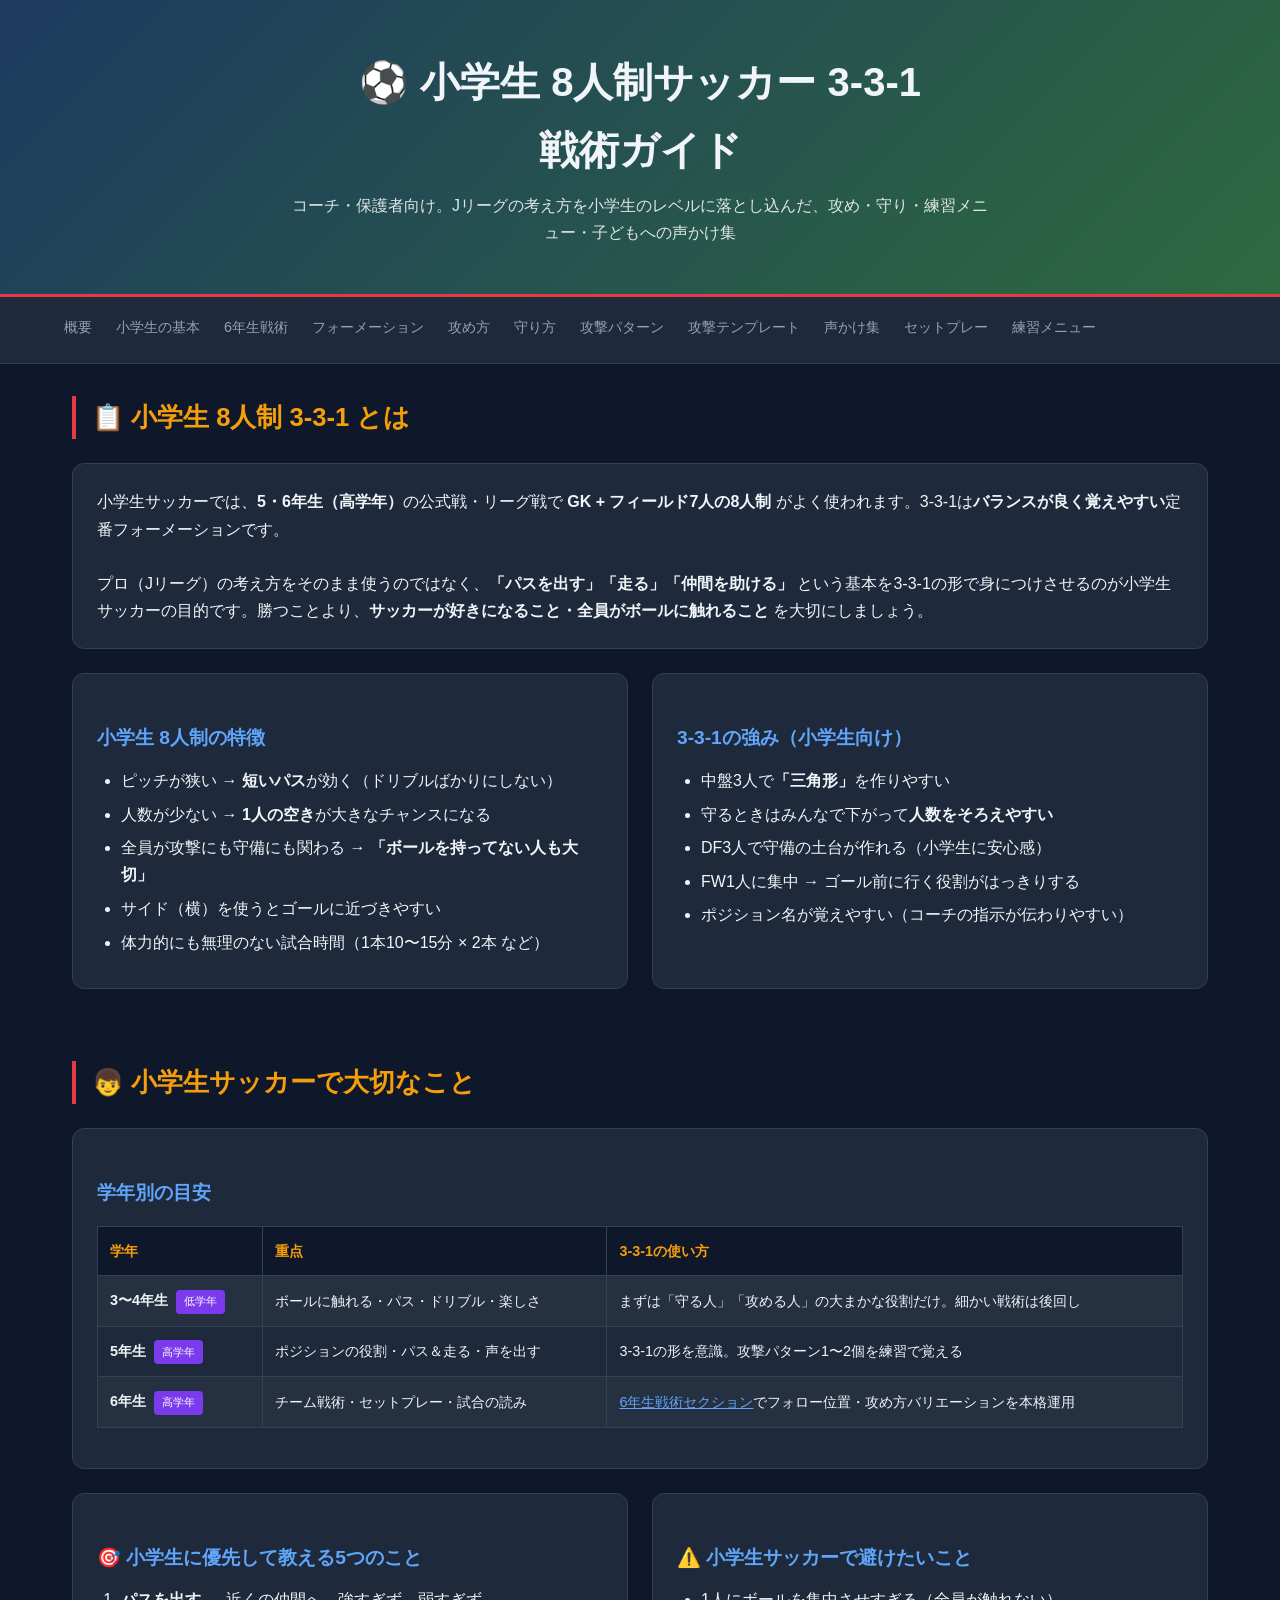
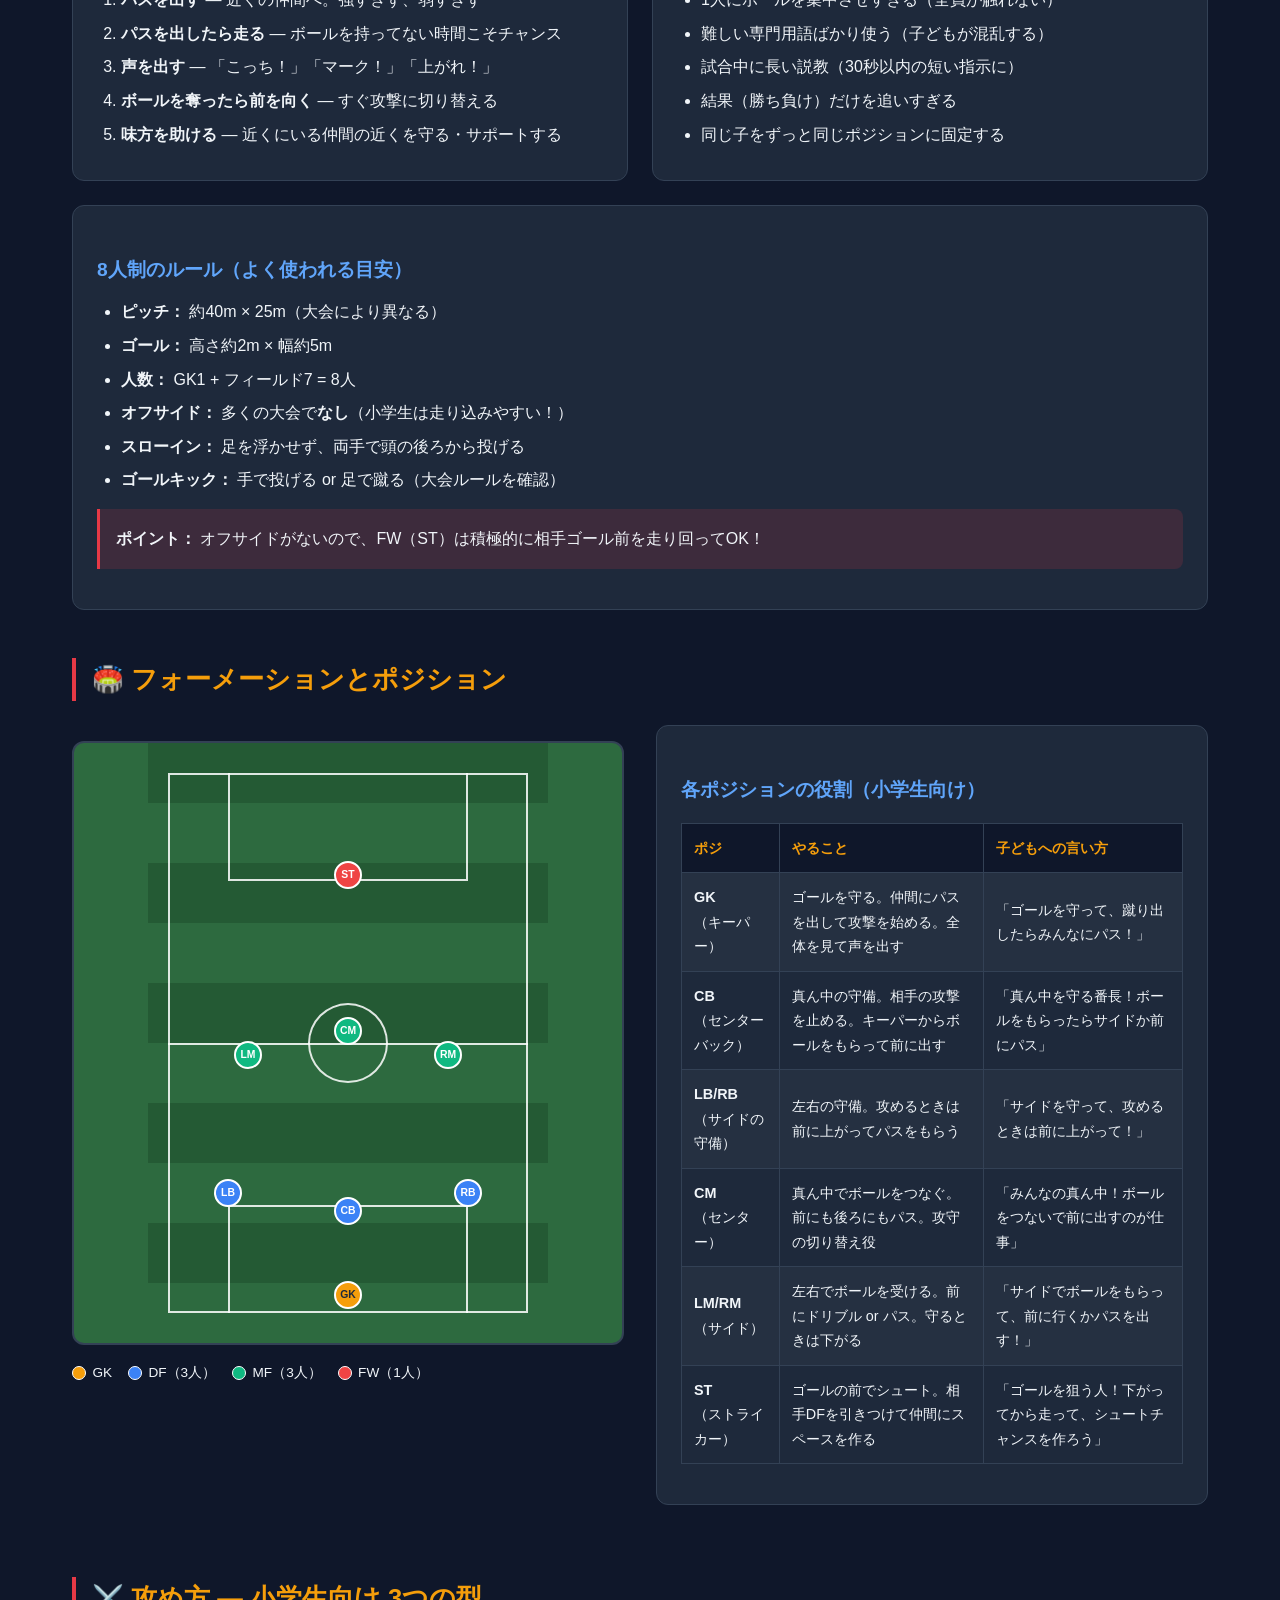
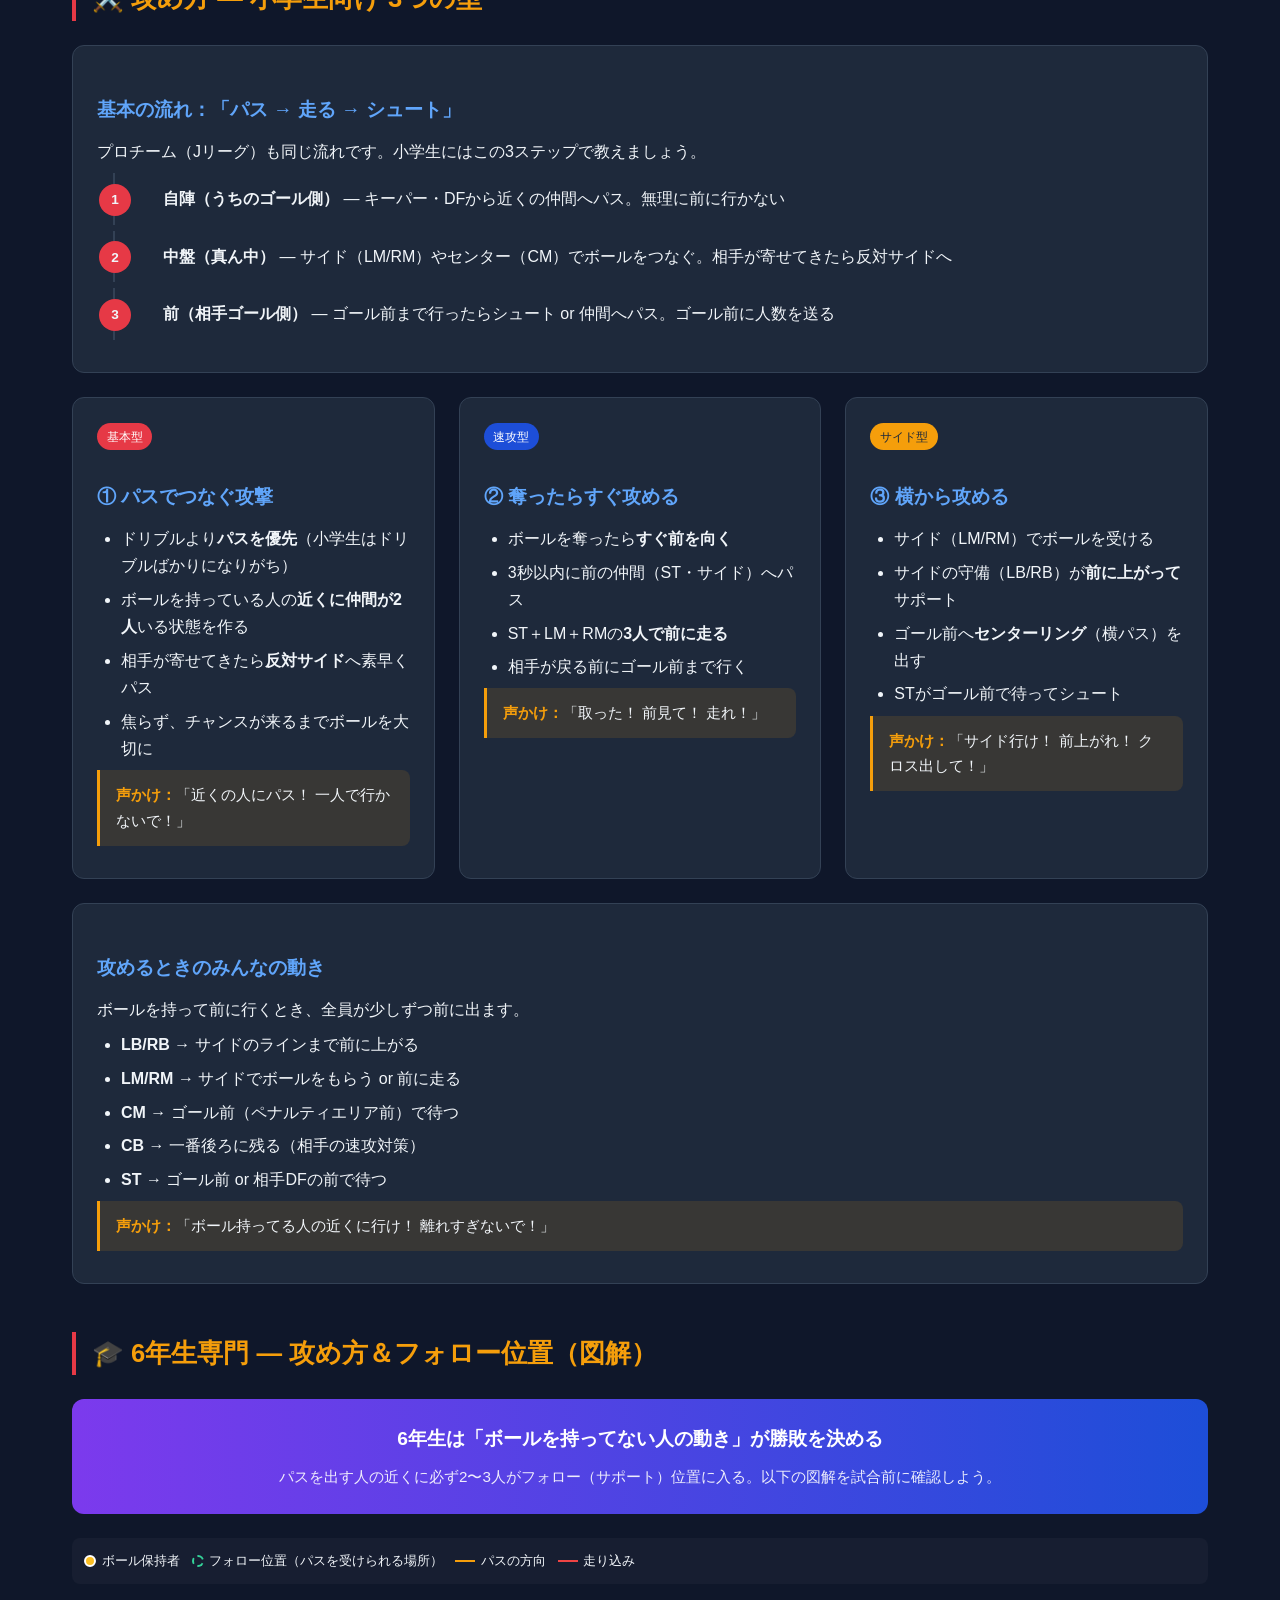
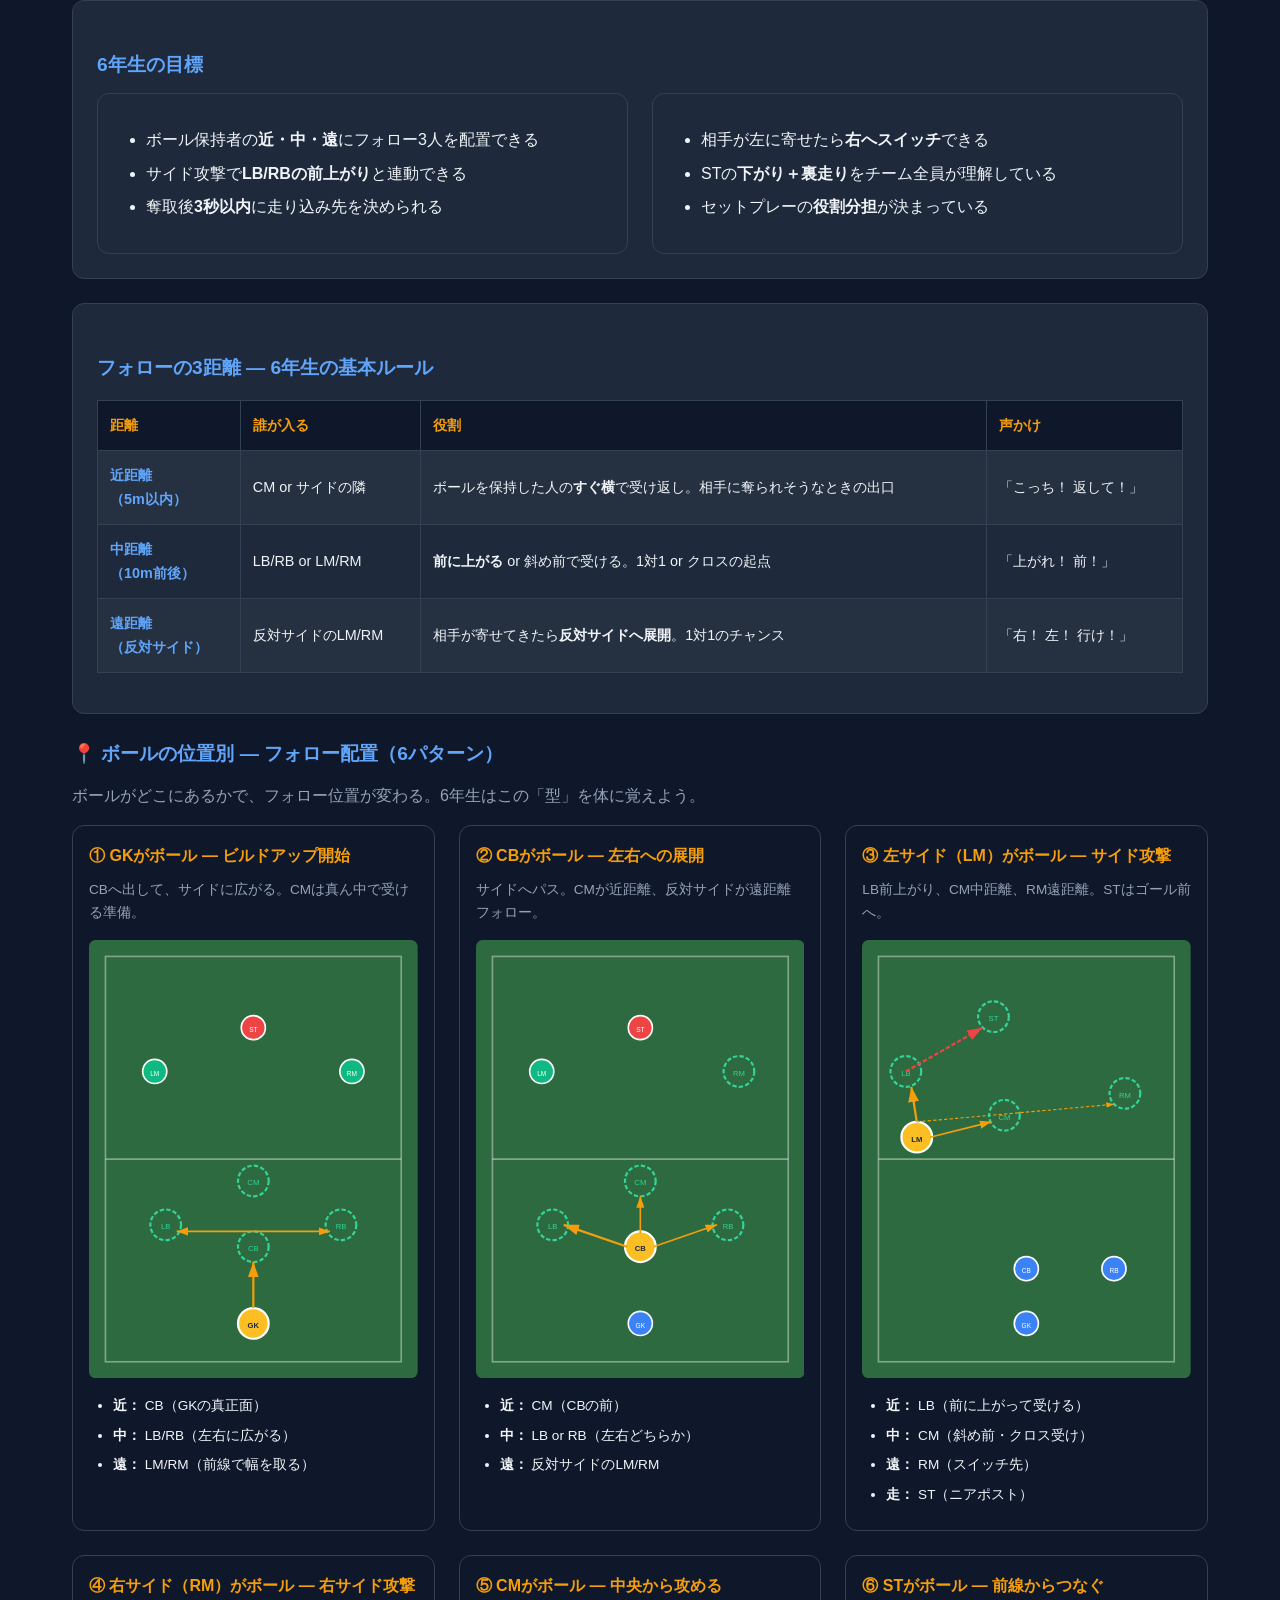
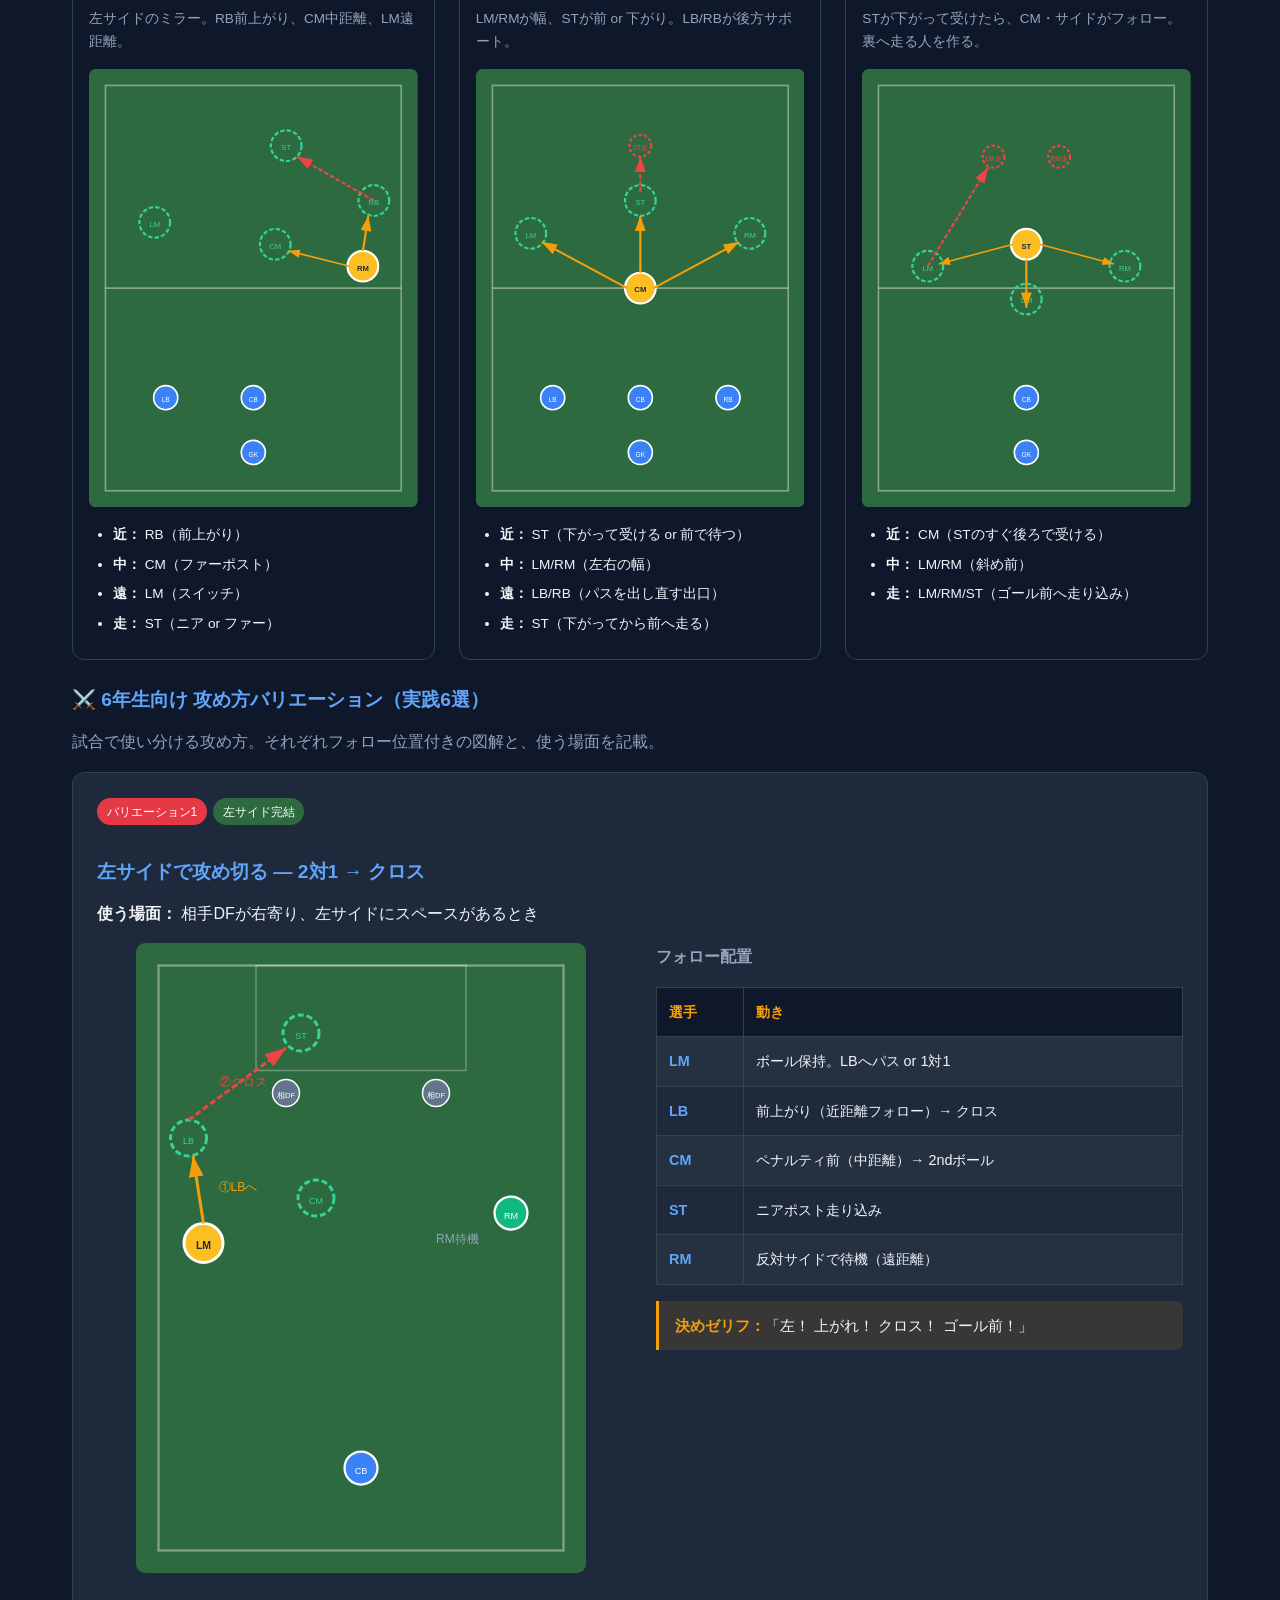
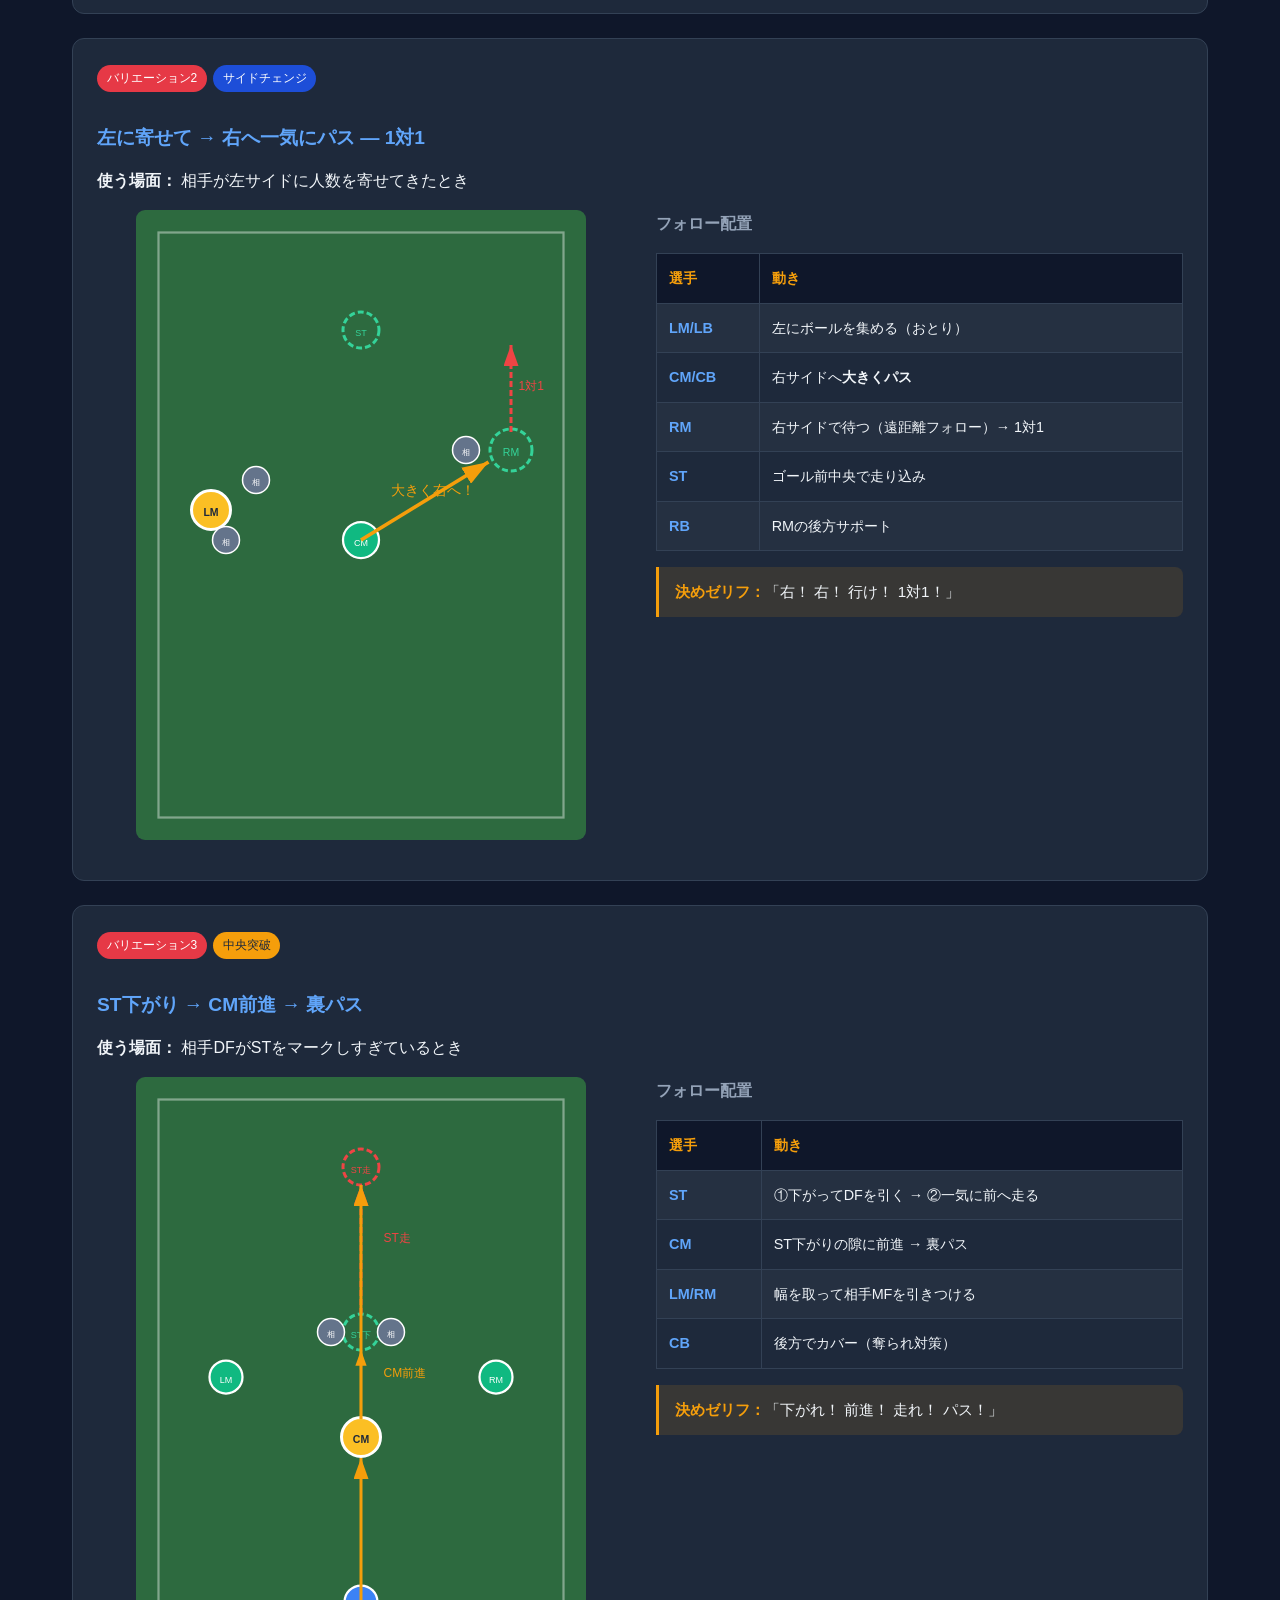
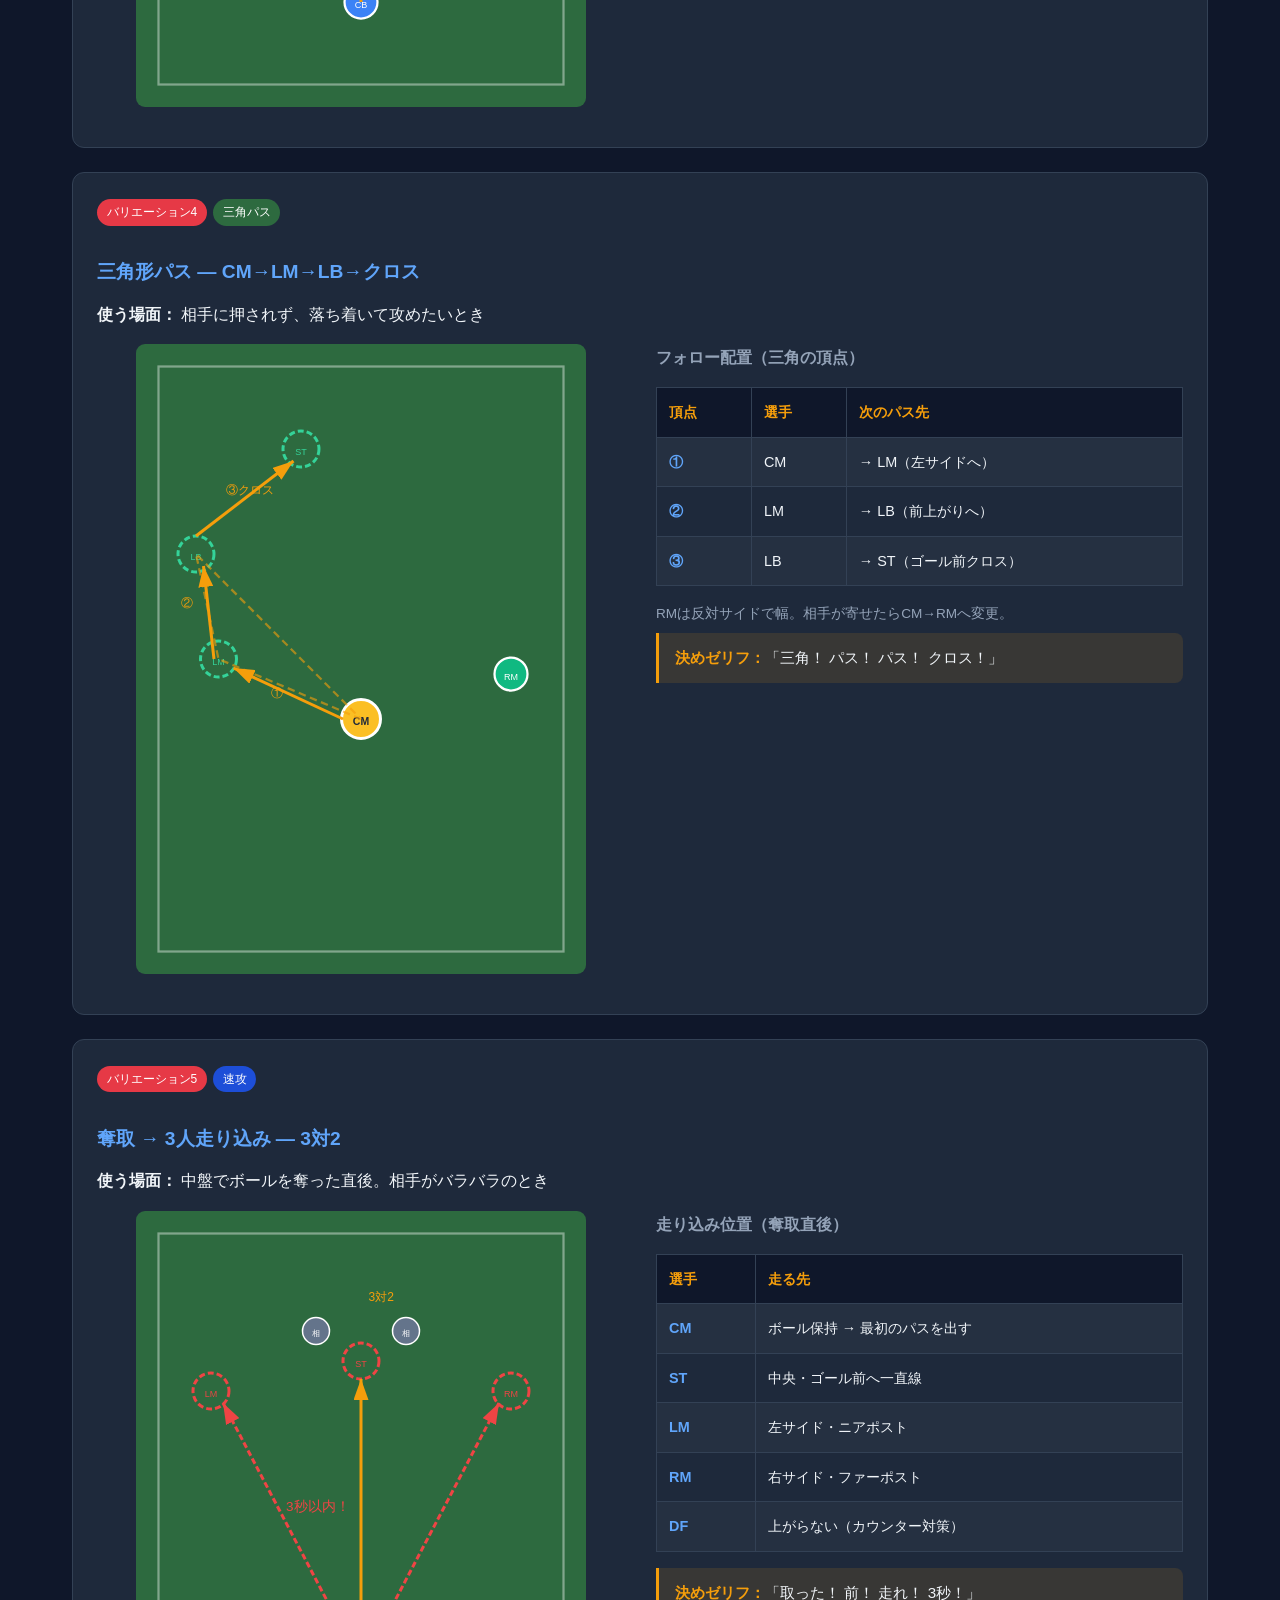
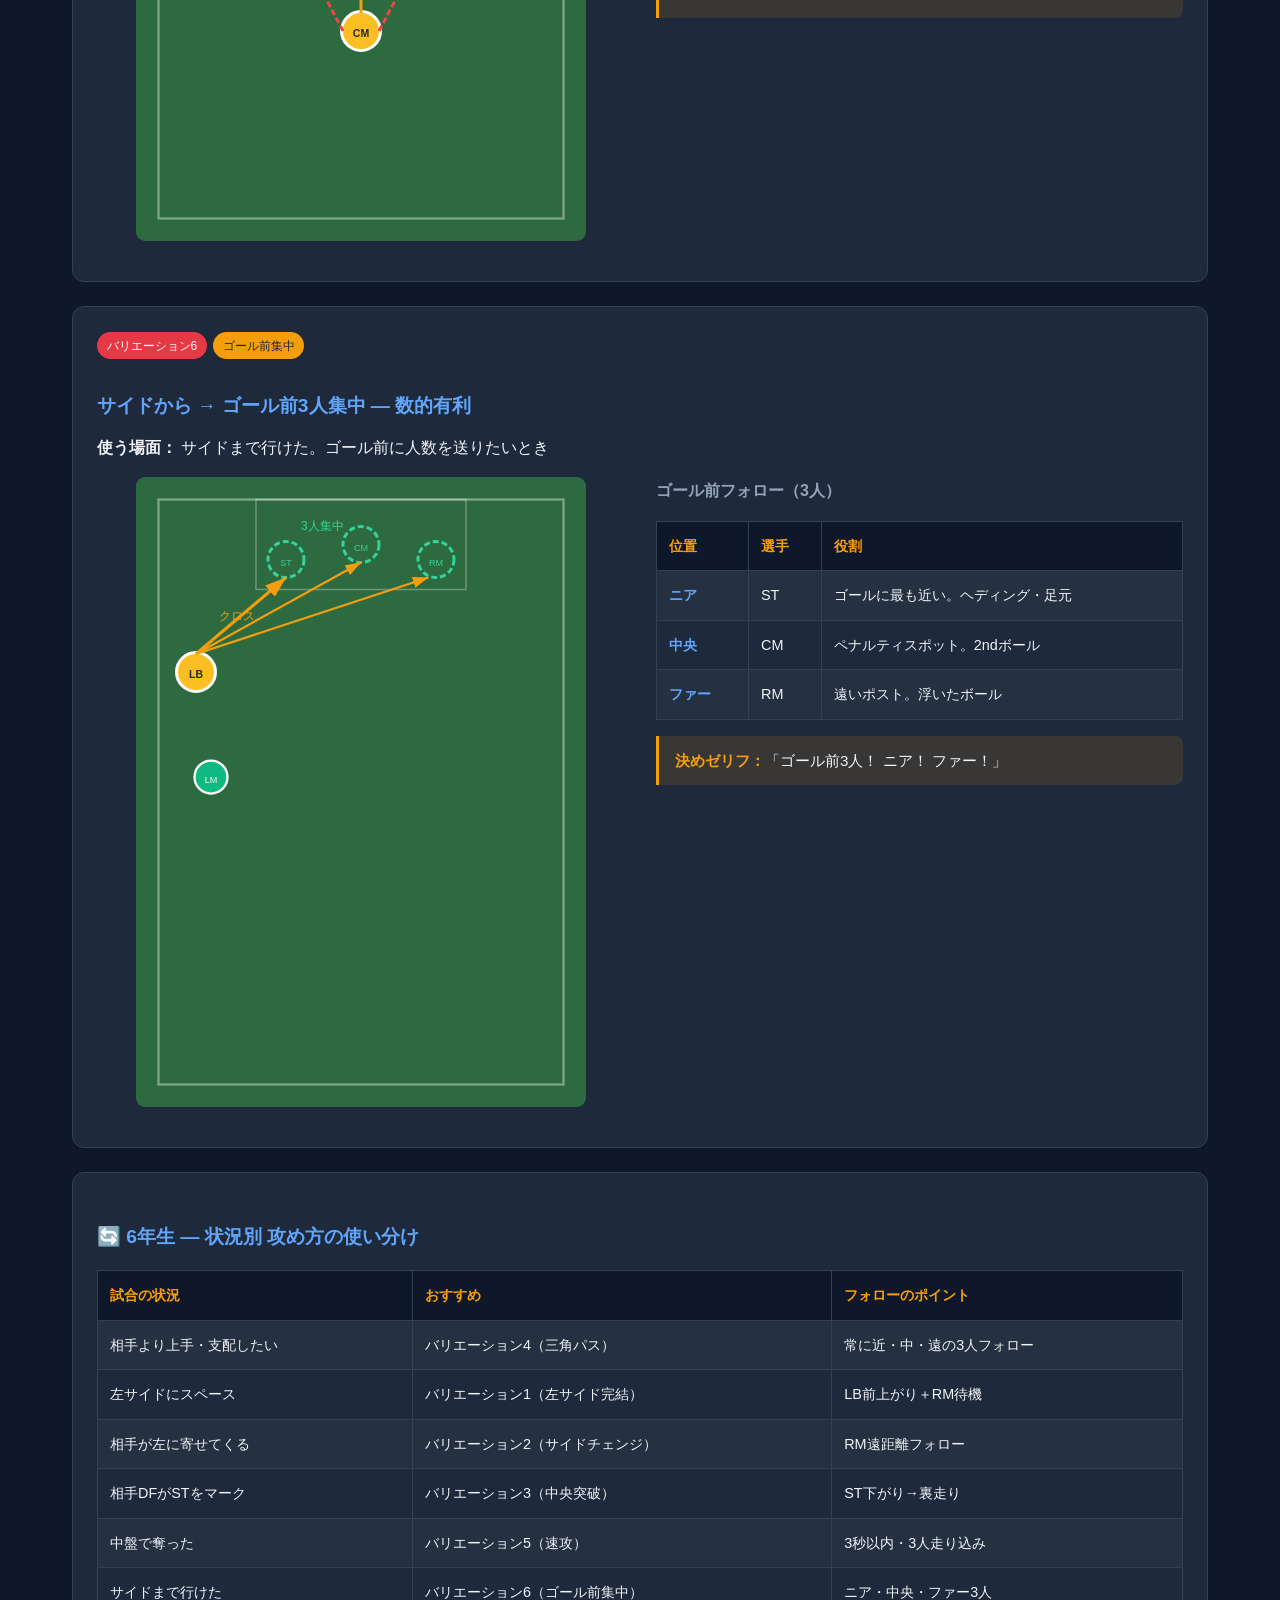
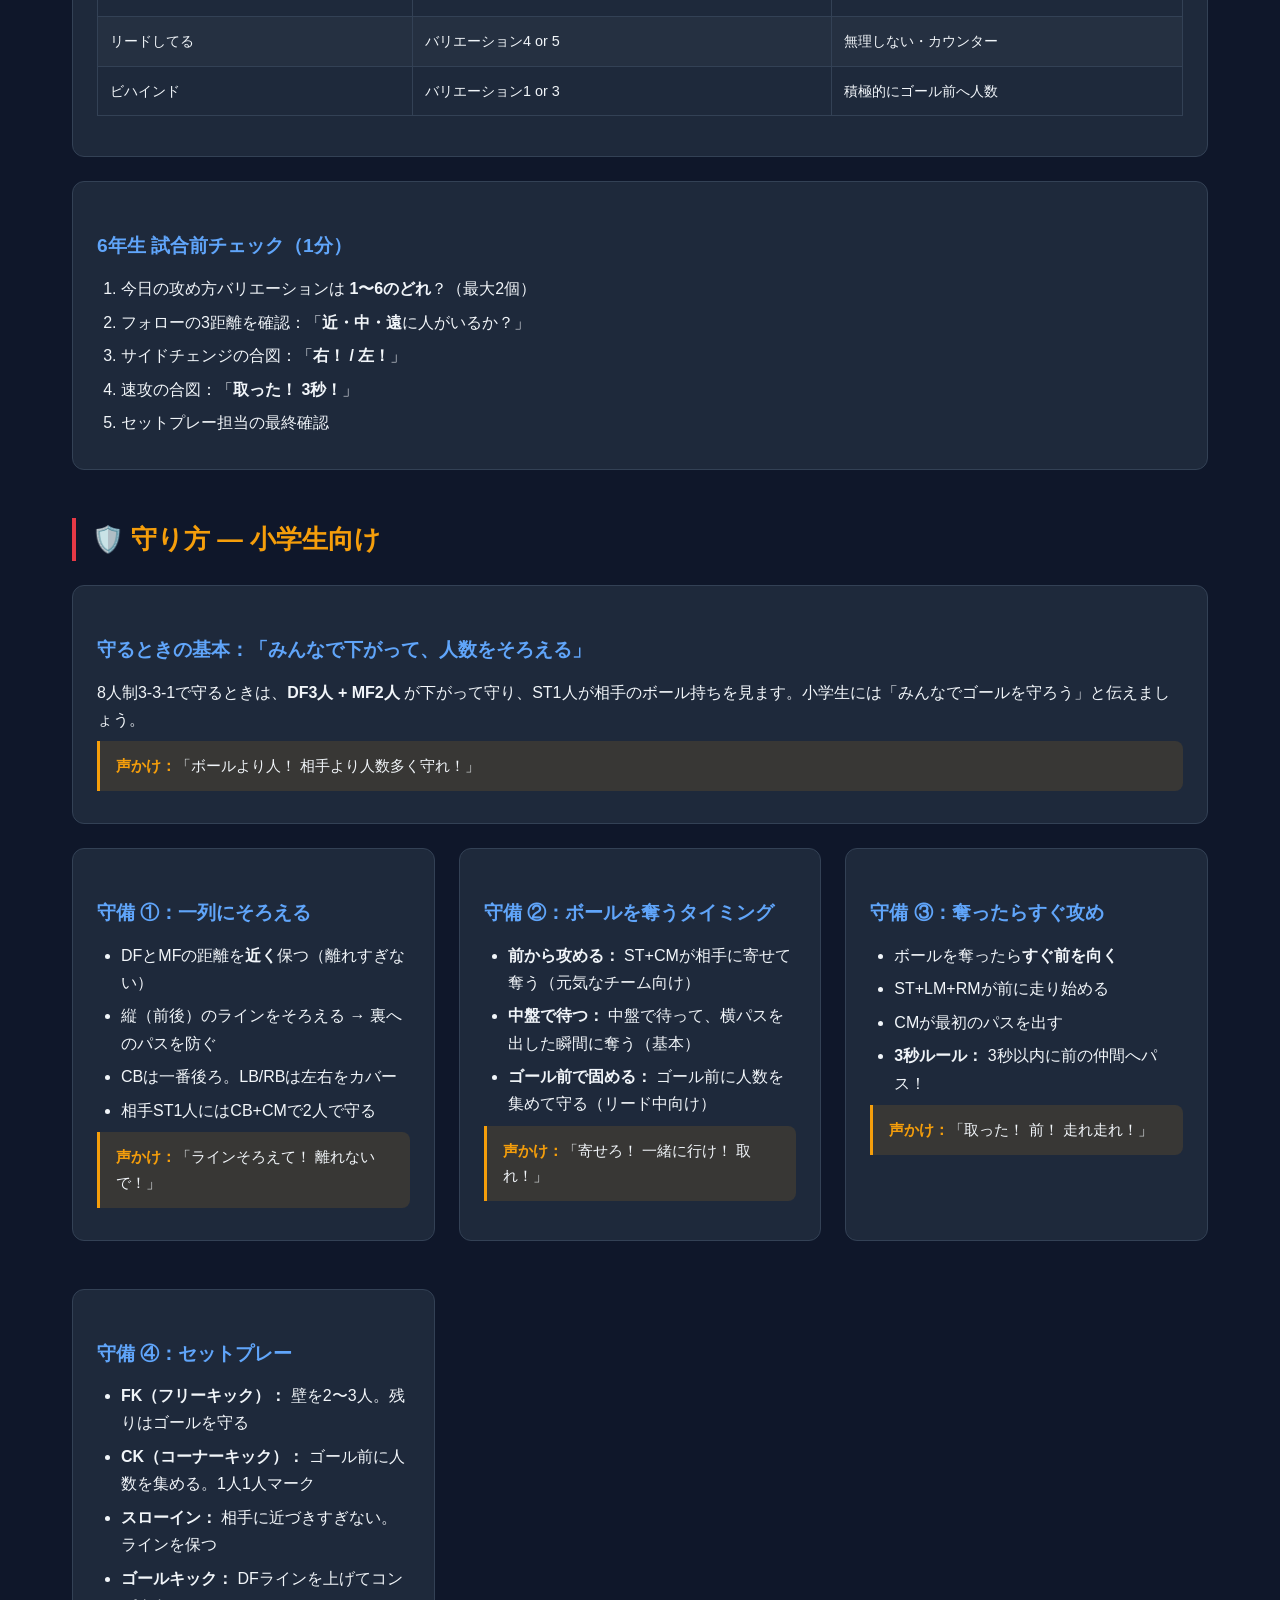
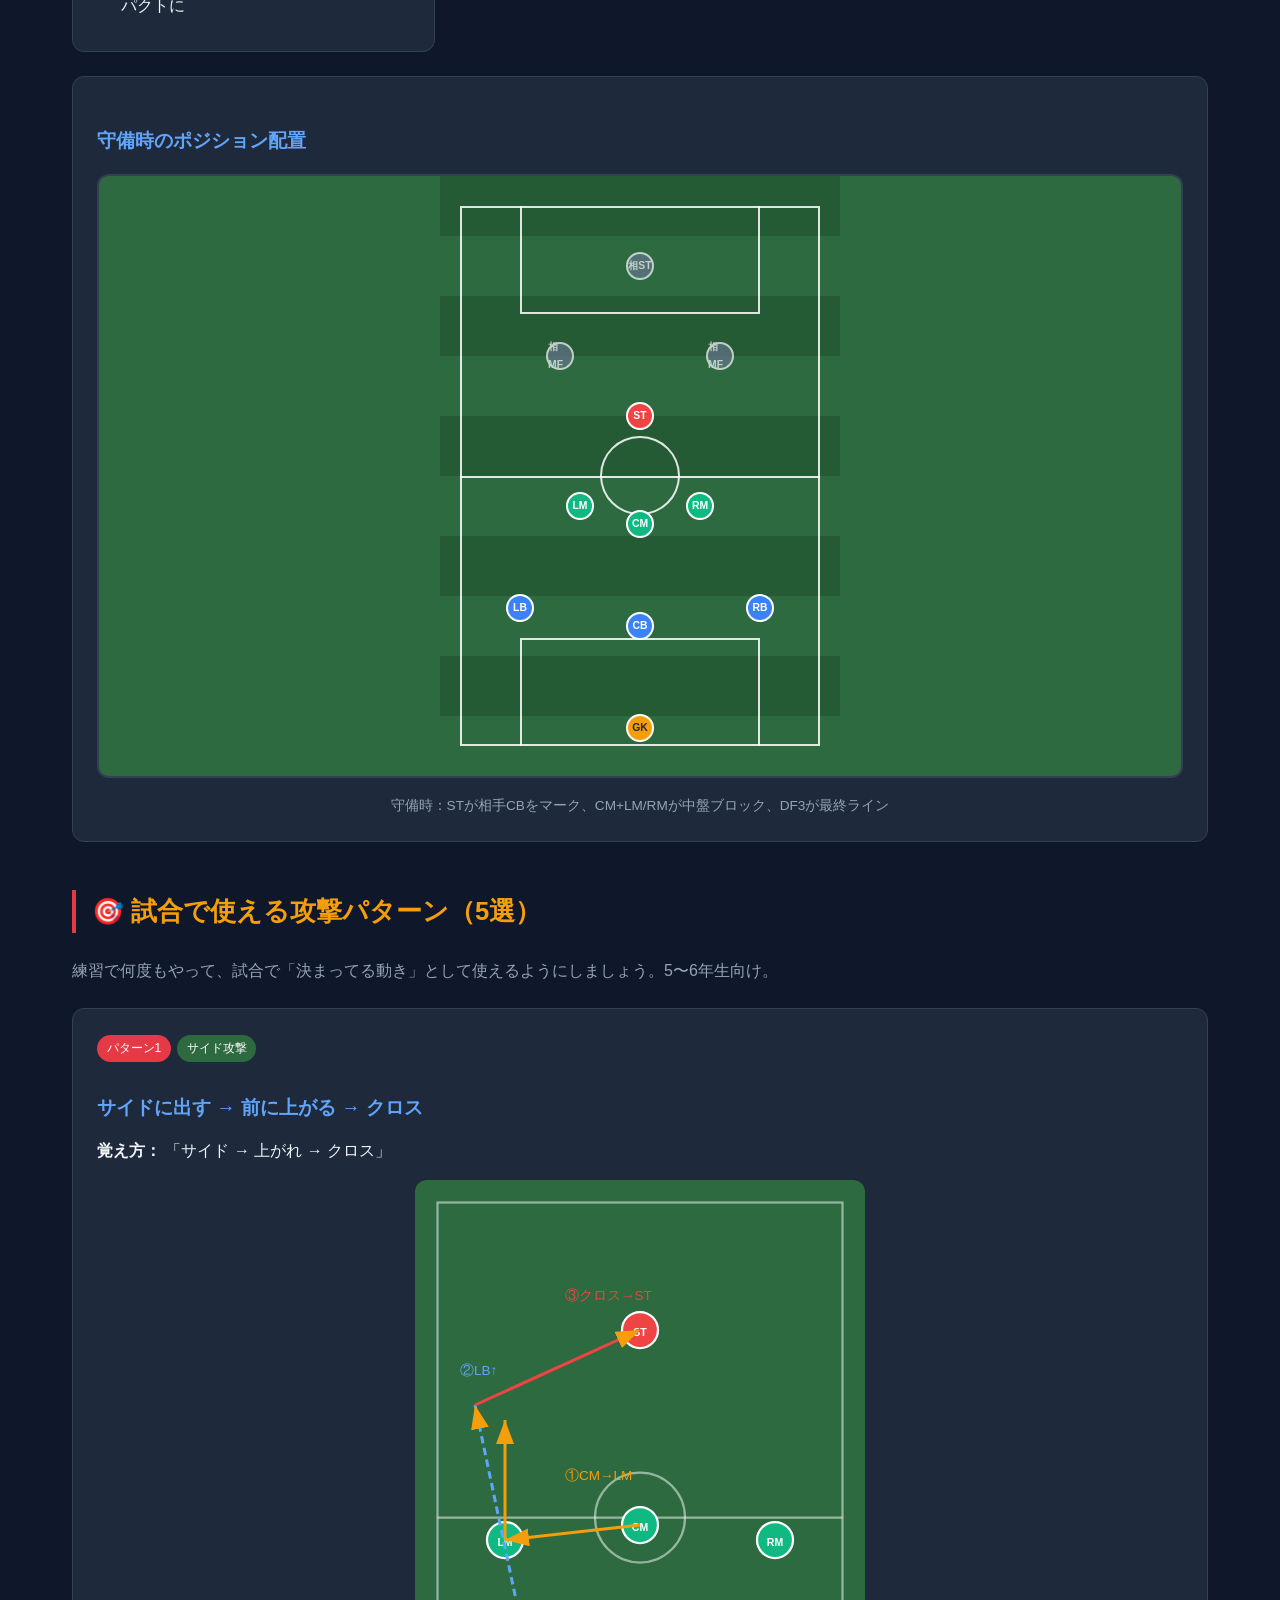
==== index.html @ 908e82e3 "Add index.html for easy browser access to tactics guide Co-authored-by: hyouka46 <hyouka46@users.nor" ====
<!DOCTYPE html>
<html lang="ja">
<head>
  <meta charset="UTF-8">
  <meta http-equiv="refresh" content="0; url=soccer-8v8-331-tactics.html">
  <title>サッカー戦術ガイド</title>
</head>
<body>
  <p><a href="soccer-8v8-331-tactics.html">小学生 8人制サッカー 3-3-1 戦術ガイドを開く</a></p>
</body>
</html>
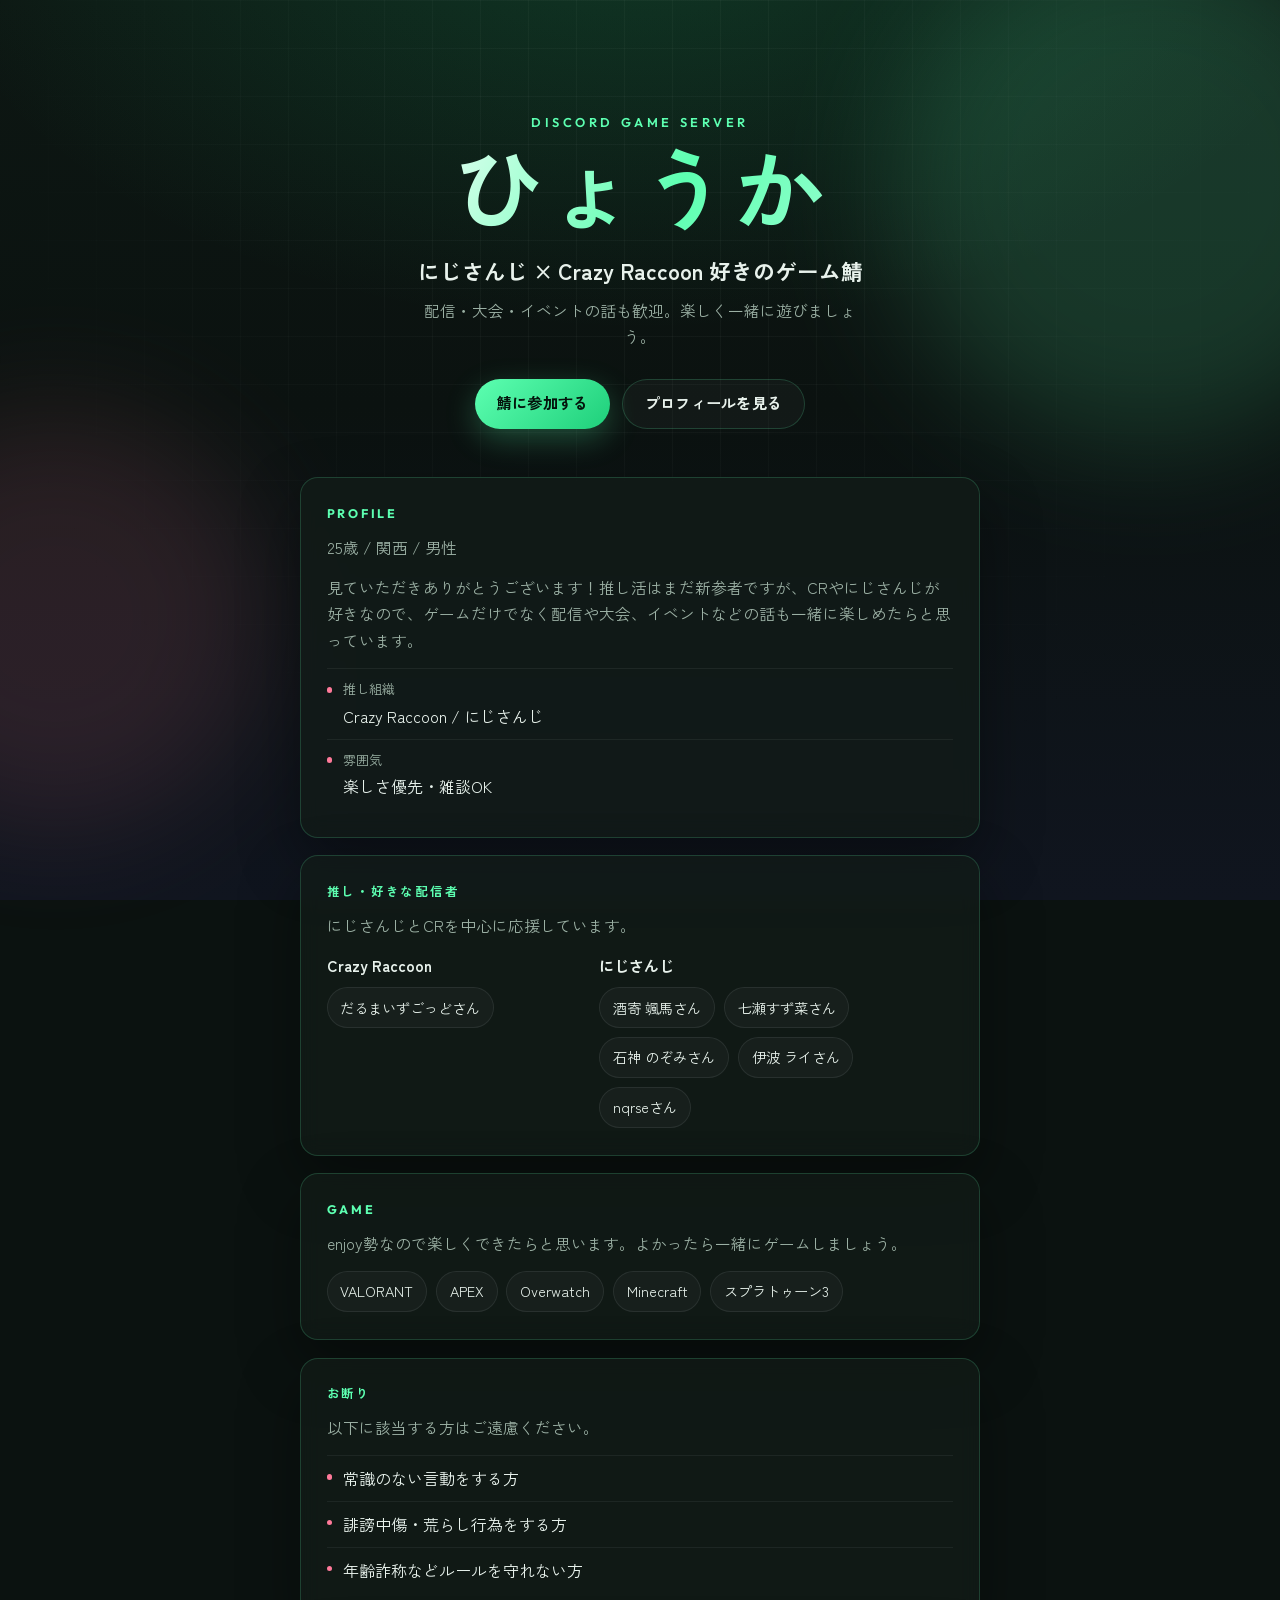
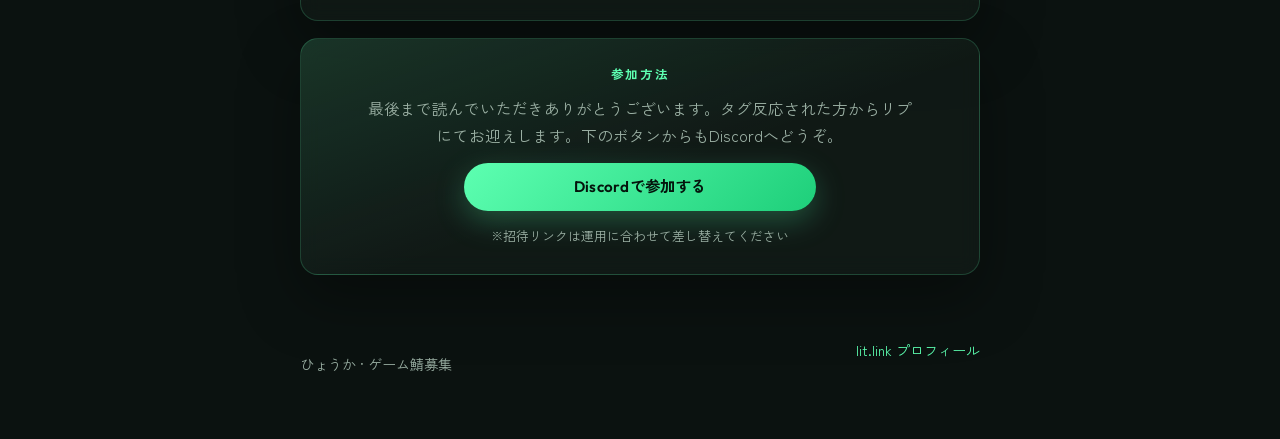
==== commit 3b778abb: "Add Nijisanji x CR Discord game server recruitment page Co-authored-by: hyouka46 <hyouka46@users.nor" ====
--- a/index.html
+++ b/index.html
@@ -1,11 +1,112 @@
 <!DOCTYPE html>
 <html lang="ja">
 <head>
-  <meta charset="UTF-8">
-  <meta http-equiv="refresh" content="0; url=soccer-8v8-331-tactics.html">
-  <title>サッカー戦術ガイド</title>
+  <meta charset="UTF-8" />
+  <meta name="viewport" content="width=device-width, initial-scale=1.0" />
+  <title>ひょうか｜ゲーム鯖募集｜にじさんじ × CR</title>
+  <meta name="description" content="にじさんじとCrazy Raccoon好きが集うDiscordゲーム鯖の募集ページ。VALORANT・APEX・OW・マインクラフト・スプラ3など一緒に遊びましょう。" />
+  <link rel="preconnect" href="https://fonts.googleapis.com" />
+  <link rel="preconnect" href="https://fonts.gstatic.com" crossorigin />
+  <link href="https://fonts.googleapis.com/css2?family=Outfit:wght@400;600;700&family=Zen+Kaku+Gothic+New:wght@400;500;700&display=swap" rel="stylesheet" />
+  <link rel="stylesheet" href="css/style.css" />
 </head>
 <body>
-  <p><a href="soccer-8v8-331-tactics.html">小学生 8人制サッカー 3-3-1 戦術ガイドを開く</a></p>
+  <div class="atmosphere" aria-hidden="true">
+    <div class="orb orb--mint"></div>
+    <div class="orb orb--rose"></div>
+    <div class="grid-glow"></div>
+  </div>
+
+  <header class="hero">
+    <p class="hero__kicker">Discord Game Server</p>
+    <h1 class="hero__brand">ひょうか</h1>
+    <p class="hero__lead">にじさんじ × Crazy Raccoon 好きのゲーム鯖</p>
+    <p class="hero__sub">配信・大会・イベントの話も歓迎。楽しく一緒に遊びましょう。</p>
+    <div class="hero__cta">
+      <a class="btn btn--primary" href="#join">鯖に参加する</a>
+      <a class="btn btn--ghost" href="#profile">プロフィールを見る</a>
+    </div>
+  </header>
+
+  <main>
+    <section id="profile" class="section section--profile">
+      <h2 class="section__title">PROFILE</h2>
+      <p class="section__text">25歳 / 関西 / 男性</p>
+      <p class="section__text">見ていただきありがとうございます！推し活はまだ新参者ですが、CRやにじさんじが好きなので、ゲームだけでなく配信や大会、イベントなどの話も一緒に楽しめたらと思っています。</p>
+      <ul class="meta-list">
+        <li><span>推し組織</span>Crazy Raccoon / にじさんじ</li>
+        <li><span>雰囲気</span>楽しさ優先・雑談OK</li>
+      </ul>
+    </section>
+
+    <section class="section">
+      <h2 class="section__title">推し・好きな配信者</h2>
+      <p class="section__text">にじさんじとCRを中心に応援しています。</p>
+      <div class="tag-board">
+        <div class="tag-group">
+          <h3 class="tag-group__label">Crazy Raccoon</h3>
+          <ul class="tag-list">
+            <li>だるまいずごっどさん</li>
+          </ul>
+        </div>
+        <div class="tag-group">
+          <h3 class="tag-group__label">にじさんじ</h3>
+          <ul class="tag-list">
+            <li>酒寄 颯馬さん</li>
+            <li>七瀬すず菜さん</li>
+            <li>石神 のぞみさん</li>
+            <li>伊波 ライさん</li>
+            <li>nqrseさん</li>
+          </ul>
+        </div>
+      </div>
+    </section>
+
+    <section class="section">
+      <h2 class="section__title">GAME</h2>
+      <p class="section__text">enjoy勢なので楽しくできたらと思います。よかったら一緒にゲームしましょう。</p>
+      <ul class="game-list">
+        <li>VALORANT</li>
+        <li>APEX</li>
+        <li>Overwatch</li>
+        <li>Minecraft</li>
+        <li>スプラトゥーン3</li>
+      </ul>
+    </section>
+
+    <section class="section section--rules">
+      <h2 class="section__title">お断り</h2>
+      <p class="section__text">以下に該当する方はご遠慮ください。</p>
+      <ul class="rule-list">
+        <li>常識のない言動をする方</li>
+        <li>誹謗中傷・荒らし行為をする方</li>
+        <li>年齢詐称などルールを守れない方</li>
+      </ul>
+    </section>
+
+    <section id="join" class="section section--join">
+      <h2 class="section__title">参加方法</h2>
+      <p class="section__text">最後まで読んでいただきありがとうございます。タグ反応された方からリプにてお迎えします。下のボタンからもDiscordへどうぞ。</p>
+      <a class="btn btn--primary btn--wide" href="https://discord.gg/" target="_blank" rel="noopener noreferrer">Discordで参加する</a>
+      <p class="join-note">※招待リンクは運用に合わせて差し替えてください</p>
+    </section>
+  </main>
+
+  <footer class="footer">
+    <p>ひょうか · ゲーム鯖募集</p>
+    <a href="https://lit.link/hyouka_1146" target="_blank" rel="noopener noreferrer">lit.link プロフィール</a>
+  </footer>
+
+  <script>
+    const observer = new IntersectionObserver(
+      (entries) => {
+        entries.forEach((entry) => {
+          if (entry.isIntersecting) entry.target.classList.add("is-visible");
+        });
+      },
+      { threshold: 0.16 }
+    );
+    document.querySelectorAll(".section").forEach((el) => observer.observe(el));
+  </script>
 </body>
 </html>
--- a/css/style.css
+++ b/css/style.css
@@ -0,0 +1,383 @@
+:root {
+  --bg: #0b1210;
+  --bg-elevated: rgba(18, 28, 24, 0.72);
+  --text: #e8f2ec;
+  --muted: #9bb0a4;
+  --mint: #5dffb1;
+  --mint-deep: #1ecf7a;
+  --rose: #ff7a9a;
+  --line: rgba(93, 255, 177, 0.18);
+  --shadow: 0 24px 60px rgba(0, 0, 0, 0.35);
+  --font-display: "Outfit", "Zen Kaku Gothic New", sans-serif;
+  --font-body: "Zen Kaku Gothic New", "Outfit", sans-serif;
+  --radius: 18px;
+  --max: 720px;
+}
+
+*,
+*::before,
+*::after {
+  box-sizing: border-box;
+}
+
+html {
+  scroll-behavior: smooth;
+}
+
+body {
+  margin: 0;
+  min-height: 100vh;
+  color: var(--text);
+  font-family: var(--font-body);
+  background: var(--bg);
+  line-height: 1.7;
+  overflow-x: hidden;
+}
+
+a {
+  color: inherit;
+  text-decoration: none;
+}
+
+.atmosphere {
+  position: fixed;
+  inset: 0;
+  z-index: -1;
+  pointer-events: none;
+  background:
+    radial-gradient(1200px 700px at 50% -10%, rgba(30, 207, 122, 0.18), transparent 60%),
+    linear-gradient(180deg, #0d1713 0%, #0b1210 45%, #10151f 100%);
+}
+
+.orb {
+  position: absolute;
+  border-radius: 50%;
+  filter: blur(60px);
+  opacity: 0.55;
+  animation: drift 14s ease-in-out infinite alternate;
+}
+
+.orb--mint {
+  width: 42vw;
+  height: 42vw;
+  max-width: 520px;
+  max-height: 520px;
+  top: -8%;
+  right: -10%;
+  background: rgba(93, 255, 177, 0.28);
+}
+
+.orb--rose {
+  width: 36vw;
+  height: 36vw;
+  max-width: 420px;
+  max-height: 420px;
+  bottom: 8%;
+  left: -12%;
+  background: rgba(255, 122, 154, 0.22);
+  animation-delay: -4s;
+}
+
+.grid-glow {
+  position: absolute;
+  inset: 0;
+  background-image:
+    linear-gradient(rgba(232, 242, 236, 0.035) 1px, transparent 1px),
+    linear-gradient(90deg, rgba(232, 242, 236, 0.035) 1px, transparent 1px);
+  background-size: 48px 48px;
+  mask-image: radial-gradient(circle at 50% 20%, black 20%, transparent 72%);
+}
+
+.hero {
+  max-width: var(--max);
+  margin: 0 auto;
+  padding: clamp(4.5rem, 12vw, 7rem) 1.25rem 3rem;
+  text-align: center;
+  animation: rise 0.9s ease both;
+}
+
+.hero__kicker {
+  margin: 0 0 0.75rem;
+  font-family: var(--font-display);
+  font-size: 0.8rem;
+  font-weight: 600;
+  letter-spacing: 0.28em;
+  text-transform: uppercase;
+  color: var(--mint);
+}
+
+.hero__brand {
+  margin: 0;
+  font-family: var(--font-display);
+  font-size: clamp(3.4rem, 14vw, 5.6rem);
+  font-weight: 700;
+  letter-spacing: 0.04em;
+  line-height: 1;
+  background: linear-gradient(120deg, #ffffff 10%, var(--mint) 55%, #b8ffe0 100%);
+  -webkit-background-clip: text;
+  background-clip: text;
+  color: transparent;
+}
+
+.hero__lead {
+  margin: 1.1rem 0 0.5rem;
+  font-size: clamp(1.05rem, 3.4vw, 1.35rem);
+  font-weight: 700;
+}
+
+.hero__sub {
+  margin: 0 auto 1.75rem;
+  max-width: 28rem;
+  color: var(--muted);
+  font-size: 0.98rem;
+}
+
+.hero__cta {
+  display: flex;
+  flex-wrap: wrap;
+  gap: 0.75rem;
+  justify-content: center;
+}
+
+.btn {
+  display: inline-flex;
+  align-items: center;
+  justify-content: center;
+  min-height: 2.9rem;
+  padding: 0.7rem 1.35rem;
+  border-radius: 999px;
+  font-family: var(--font-display);
+  font-size: 0.95rem;
+  font-weight: 600;
+  letter-spacing: 0.02em;
+  transition: transform 0.25s ease, box-shadow 0.25s ease, background 0.25s ease, color 0.25s ease;
+}
+
+.btn--primary {
+  background: linear-gradient(135deg, var(--mint), var(--mint-deep));
+  color: #04140c;
+  box-shadow: 0 10px 30px rgba(93, 255, 177, 0.25);
+}
+
+.btn--primary:hover {
+  transform: translateY(-2px);
+  box-shadow: 0 16px 36px rgba(93, 255, 177, 0.35);
+}
+
+.btn--ghost {
+  border: 1px solid var(--line);
+  background: rgba(255, 255, 255, 0.03);
+  color: var(--text);
+}
+
+.btn--ghost:hover {
+  transform: translateY(-2px);
+  border-color: rgba(93, 255, 177, 0.45);
+}
+
+.btn--wide {
+  width: min(100%, 22rem);
+}
+
+main {
+  max-width: var(--max);
+  margin: 0 auto;
+  padding: 0 1.25rem 4rem;
+  display: grid;
+  gap: 1.1rem;
+}
+
+.section {
+  padding: 1.35rem 1.3rem 1.45rem;
+  border: 1px solid var(--line);
+  border-radius: var(--radius);
+  background: var(--bg-elevated);
+  backdrop-filter: blur(10px);
+  box-shadow: var(--shadow);
+  opacity: 0;
+  transform: translateY(18px);
+  transition: opacity 0.55s ease, transform 0.55s ease;
+}
+
+.section.is-visible {
+  opacity: 1;
+  transform: translateY(0);
+}
+
+.section__title {
+  margin: 0 0 0.65rem;
+  font-family: var(--font-display);
+  font-size: 0.78rem;
+  font-weight: 700;
+  letter-spacing: 0.22em;
+  text-transform: uppercase;
+  color: var(--mint);
+}
+
+.section__text {
+  margin: 0 0 0.85rem;
+  color: var(--muted);
+  font-size: 0.98rem;
+}
+
+.section__text:last-child {
+  margin-bottom: 0;
+}
+
+.meta-list,
+.rule-list,
+.game-list,
+.tag-list {
+  margin: 0;
+  padding: 0;
+  list-style: none;
+}
+
+.meta-list li,
+.rule-list li {
+  position: relative;
+  padding: 0.55rem 0 0.55rem 1rem;
+  border-top: 1px solid rgba(255, 255, 255, 0.06);
+  color: var(--text);
+}
+
+.meta-list li::before,
+.rule-list li::before {
+  content: "";
+  position: absolute;
+  left: 0;
+  top: 1.1rem;
+  width: 0.35rem;
+  height: 0.35rem;
+  border-radius: 50%;
+  background: var(--rose);
+}
+
+.meta-list span {
+  display: block;
+  margin-bottom: 0.15rem;
+  color: var(--muted);
+  font-size: 0.82rem;
+}
+
+.tag-board {
+  display: grid;
+  gap: 1rem;
+}
+
+.tag-group__label {
+  margin: 0 0 0.55rem;
+  font-size: 0.95rem;
+  font-weight: 700;
+  color: var(--text);
+}
+
+.tag-list,
+.game-list {
+  display: flex;
+  flex-wrap: wrap;
+  gap: 0.55rem;
+}
+
+.tag-list li,
+.game-list li {
+  padding: 0.45rem 0.8rem;
+  border: 1px solid rgba(255, 255, 255, 0.08);
+  border-radius: 999px;
+  background: rgba(255, 255, 255, 0.03);
+  font-size: 0.9rem;
+  transition: border-color 0.25s ease, transform 0.25s ease;
+}
+
+.tag-list li:hover,
+.game-list li:hover {
+  border-color: rgba(93, 255, 177, 0.45);
+  transform: translateY(-1px);
+}
+
+.section--join {
+  text-align: center;
+  background:
+    linear-gradient(160deg, rgba(93, 255, 177, 0.12), transparent 55%),
+    var(--bg-elevated);
+}
+
+.section--join .section__text {
+  max-width: 34rem;
+  margin-left: auto;
+  margin-right: auto;
+}
+
+.join-note {
+  margin: 0.85rem 0 0;
+  color: var(--muted);
+  font-size: 0.8rem;
+}
+
+.footer {
+  max-width: var(--max);
+  margin: 0 auto;
+  padding: 0 1.25rem 3rem;
+  display: flex;
+  flex-wrap: wrap;
+  gap: 0.75rem 1.25rem;
+  justify-content: space-between;
+  color: var(--muted);
+  font-size: 0.88rem;
+}
+
+.footer a {
+  color: var(--mint);
+  border-bottom: 1px solid transparent;
+  transition: border-color 0.2s ease;
+}
+
+.footer a:hover {
+  border-bottom-color: var(--mint);
+}
+
+@keyframes rise {
+  from {
+    opacity: 0;
+    transform: translateY(16px);
+  }
+  to {
+    opacity: 1;
+    transform: translateY(0);
+  }
+}
+
+@keyframes drift {
+  from {
+    transform: translate3d(0, 0, 0) scale(1);
+  }
+  to {
+    transform: translate3d(24px, -18px, 0) scale(1.08);
+  }
+}
+
+@media (min-width: 720px) {
+  .tag-board {
+    grid-template-columns: 1fr 1.4fr;
+    gap: 1.25rem;
+  }
+
+  .section {
+    padding: 1.55rem 1.6rem 1.7rem;
+  }
+}
+
+@media (prefers-reduced-motion: reduce) {
+  html {
+    scroll-behavior: auto;
+  }
+
+  .hero,
+  .orb,
+  .section {
+    animation: none !important;
+    transition: none !important;
+    opacity: 1;
+    transform: none;
+  }
+}
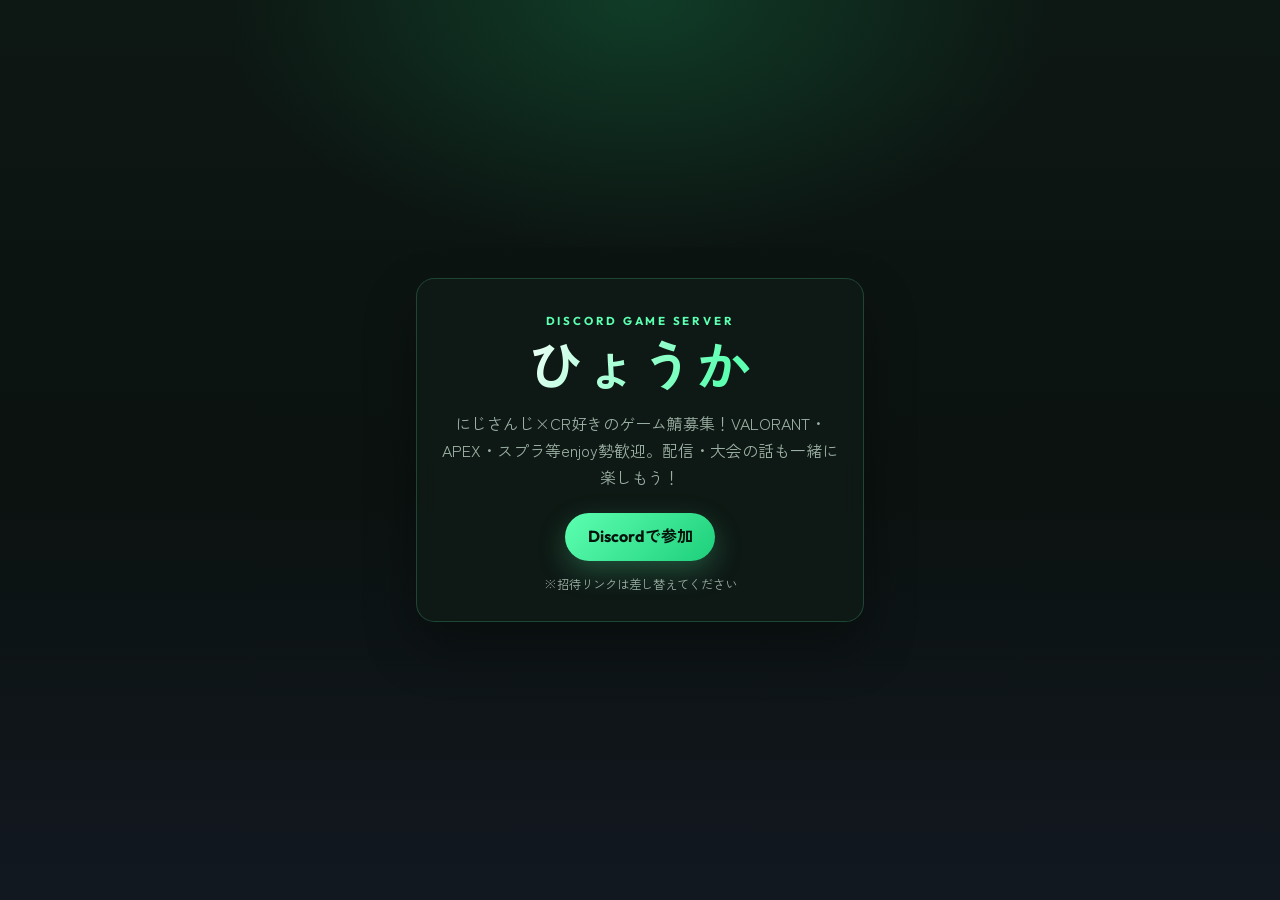
==== commit 78a48b39: "Simplify recruitment copy to about 100 characters Co-authored-by: hyouka46 <hyouka46@users.noreply.g" ====
--- a/index.html
+++ b/index.html
@@ -3,110 +3,19 @@
 <head>
   <meta charset="UTF-8" />
   <meta name="viewport" content="width=device-width, initial-scale=1.0" />
-  <title>ひょうか｜ゲーム鯖募集｜にじさんじ × CR</title>
-  <meta name="description" content="にじさんじとCrazy Raccoon好きが集うDiscordゲーム鯖の募集ページ。VALORANT・APEX・OW・マインクラフト・スプラ3など一緒に遊びましょう。" />
+  <title>ひょうか｜ゲーム鯖募集</title>
   <link rel="preconnect" href="https://fonts.googleapis.com" />
   <link rel="preconnect" href="https://fonts.gstatic.com" crossorigin />
-  <link href="https://fonts.googleapis.com/css2?family=Outfit:wght@400;600;700&family=Zen+Kaku+Gothic+New:wght@400;500;700&display=swap" rel="stylesheet" />
+  <link href="https://fonts.googleapis.com/css2?family=Outfit:wght@700&family=Zen+Kaku+Gothic+New:wght@400;700&display=swap" rel="stylesheet" />
   <link rel="stylesheet" href="css/style.css" />
 </head>
 <body>
-  <div class="atmosphere" aria-hidden="true">
-    <div class="orb orb--mint"></div>
-    <div class="orb orb--rose"></div>
-    <div class="grid-glow"></div>
-  </div>
-
-  <header class="hero">
-    <p class="hero__kicker">Discord Game Server</p>
-    <h1 class="hero__brand">ひょうか</h1>
-    <p class="hero__lead">にじさんじ × Crazy Raccoon 好きのゲーム鯖</p>
-    <p class="hero__sub">配信・大会・イベントの話も歓迎。楽しく一緒に遊びましょう。</p>
-    <div class="hero__cta">
-      <a class="btn btn--primary" href="#join">鯖に参加する</a>
-      <a class="btn btn--ghost" href="#profile">プロフィールを見る</a>
-    </div>
-  </header>
-
-  <main>
-    <section id="profile" class="section section--profile">
-      <h2 class="section__title">PROFILE</h2>
-      <p class="section__text">25歳 / 関西 / 男性</p>
-      <p class="section__text">見ていただきありがとうございます！推し活はまだ新参者ですが、CRやにじさんじが好きなので、ゲームだけでなく配信や大会、イベントなどの話も一緒に楽しめたらと思っています。</p>
-      <ul class="meta-list">
-        <li><span>推し組織</span>Crazy Raccoon / にじさんじ</li>
-        <li><span>雰囲気</span>楽しさ優先・雑談OK</li>
-      </ul>
-    </section>
-
-    <section class="section">
-      <h2 class="section__title">推し・好きな配信者</h2>
-      <p class="section__text">にじさんじとCRを中心に応援しています。</p>
-      <div class="tag-board">
-        <div class="tag-group">
-          <h3 class="tag-group__label">Crazy Raccoon</h3>
-          <ul class="tag-list">
-            <li>だるまいずごっどさん</li>
-          </ul>
-        </div>
-        <div class="tag-group">
-          <h3 class="tag-group__label">にじさんじ</h3>
-          <ul class="tag-list">
-            <li>酒寄 颯馬さん</li>
-            <li>七瀬すず菜さん</li>
-            <li>石神 のぞみさん</li>
-            <li>伊波 ライさん</li>
-            <li>nqrseさん</li>
-          </ul>
-        </div>
-      </div>
-    </section>
-
-    <section class="section">
-      <h2 class="section__title">GAME</h2>
-      <p class="section__text">enjoy勢なので楽しくできたらと思います。よかったら一緒にゲームしましょう。</p>
-      <ul class="game-list">
-        <li>VALORANT</li>
-        <li>APEX</li>
-        <li>Overwatch</li>
-        <li>Minecraft</li>
-        <li>スプラトゥーン3</li>
-      </ul>
-    </section>
-
-    <section class="section section--rules">
-      <h2 class="section__title">お断り</h2>
-      <p class="section__text">以下に該当する方はご遠慮ください。</p>
-      <ul class="rule-list">
-        <li>常識のない言動をする方</li>
-        <li>誹謗中傷・荒らし行為をする方</li>
-        <li>年齢詐称などルールを守れない方</li>
-      </ul>
-    </section>
-
-    <section id="join" class="section section--join">
-      <h2 class="section__title">参加方法</h2>
-      <p class="section__text">最後まで読んでいただきありがとうございます。タグ反応された方からリプにてお迎えします。下のボタンからもDiscordへどうぞ。</p>
-      <a class="btn btn--primary btn--wide" href="https://discord.gg/" target="_blank" rel="noopener noreferrer">Discordで参加する</a>
-      <p class="join-note">※招待リンクは運用に合わせて差し替えてください</p>
-    </section>
+  <main class="card">
+    <p class="kicker">Discord Game Server</p>
+    <h1>ひょうか</h1>
+    <p class="copy">にじさんじ×CR好きのゲーム鯖募集！VALORANT・APEX・スプラ等enjoy勢歓迎。配信・大会の話も一緒に楽しもう！</p>
+    <a class="btn" href="https://discord.gg/" target="_blank" rel="noopener noreferrer">Discordで参加</a>
+    <p class="note">※招待リンクは差し替えてください</p>
   </main>
-
-  <footer class="footer">
-    <p>ひょうか · ゲーム鯖募集</p>
-    <a href="https://lit.link/hyouka_1146" target="_blank" rel="noopener noreferrer">lit.link プロフィール</a>
-  </footer>
-
-  <script>
-    const observer = new IntersectionObserver(
-      (entries) => {
-        entries.forEach((entry) => {
-          if (entry.isIntersecting) entry.target.classList.add("is-visible");
-        });
-      },
-      { threshold: 0.16 }
-    );
-    document.querySelectorAll(".section").forEach((el) => observer.observe(el));
-  </script>
 </body>
 </html>
--- a/css/style.css
+++ b/css/style.css
@@ -1,383 +1,105 @@
 :root {
   --bg: #0b1210;
-  --bg-elevated: rgba(18, 28, 24, 0.72);
   --text: #e8f2ec;
   --muted: #9bb0a4;
   --mint: #5dffb1;
   --mint-deep: #1ecf7a;
-  --rose: #ff7a9a;
-  --line: rgba(93, 255, 177, 0.18);
-  --shadow: 0 24px 60px rgba(0, 0, 0, 0.35);
   --font-display: "Outfit", "Zen Kaku Gothic New", sans-serif;
-  --font-body: "Zen Kaku Gothic New", "Outfit", sans-serif;
-  --radius: 18px;
-  --max: 720px;
+  --font-body: "Zen Kaku Gothic New", sans-serif;
 }
 
-*,
-*::before,
-*::after {
+* {
   box-sizing: border-box;
-}
-
-html {
-  scroll-behavior: smooth;
 }
 
 body {
   margin: 0;
   min-height: 100vh;
+  display: grid;
+  place-items: center;
+  padding: 1.5rem;
   color: var(--text);
   font-family: var(--font-body);
-  background: var(--bg);
+  background:
+    radial-gradient(700px 420px at 50% 0%, rgba(30, 207, 122, 0.2), transparent 60%),
+    linear-gradient(180deg, #0d1713, #0b1210 55%, #121820);
   line-height: 1.7;
-  overflow-x: hidden;
 }
 
-a {
-  color: inherit;
-  text-decoration: none;
+.card {
+  width: min(100%, 28rem);
+  padding: 2rem 1.4rem 1.6rem;
+  text-align: center;
+  border: 1px solid rgba(93, 255, 177, 0.2);
+  border-radius: 1.15rem;
+  background: rgba(16, 26, 22, 0.78);
+  backdrop-filter: blur(10px);
+  box-shadow: 0 24px 50px rgba(0, 0, 0, 0.35);
+  animation: rise 0.7s ease both;
 }
 
-.atmosphere {
-  position: fixed;
-  inset: 0;
-  z-index: -1;
-  pointer-events: none;
-  background:
-    radial-gradient(1200px 700px at 50% -10%, rgba(30, 207, 122, 0.18), transparent 60%),
-    linear-gradient(180deg, #0d1713 0%, #0b1210 45%, #10151f 100%);
-}
-
-.orb {
-  position: absolute;
-  border-radius: 50%;
-  filter: blur(60px);
-  opacity: 0.55;
-  animation: drift 14s ease-in-out infinite alternate;
-}
-
-.orb--mint {
-  width: 42vw;
-  height: 42vw;
-  max-width: 520px;
-  max-height: 520px;
-  top: -8%;
-  right: -10%;
-  background: rgba(93, 255, 177, 0.28);
-}
-
-.orb--rose {
-  width: 36vw;
-  height: 36vw;
-  max-width: 420px;
-  max-height: 420px;
-  bottom: 8%;
-  left: -12%;
-  background: rgba(255, 122, 154, 0.22);
-  animation-delay: -4s;
-}
-
-.grid-glow {
-  position: absolute;
-  inset: 0;
-  background-image:
-    linear-gradient(rgba(232, 242, 236, 0.035) 1px, transparent 1px),
-    linear-gradient(90deg, rgba(232, 242, 236, 0.035) 1px, transparent 1px);
-  background-size: 48px 48px;
-  mask-image: radial-gradient(circle at 50% 20%, black 20%, transparent 72%);
-}
-
-.hero {
-  max-width: var(--max);
-  margin: 0 auto;
-  padding: clamp(4.5rem, 12vw, 7rem) 1.25rem 3rem;
-  text-align: center;
-  animation: rise 0.9s ease both;
-}
-
-.hero__kicker {
-  margin: 0 0 0.75rem;
+.kicker {
+  margin: 0 0 0.55rem;
   font-family: var(--font-display);
-  font-size: 0.8rem;
-  font-weight: 600;
-  letter-spacing: 0.28em;
+  font-size: 0.72rem;
+  font-weight: 700;
+  letter-spacing: 0.24em;
   text-transform: uppercase;
   color: var(--mint);
 }
 
-.hero__brand {
-  margin: 0;
+h1 {
+  margin: 0 0 1rem;
   font-family: var(--font-display);
-  font-size: clamp(3.4rem, 14vw, 5.6rem);
-  font-weight: 700;
+  font-size: clamp(2.6rem, 12vw, 3.4rem);
   letter-spacing: 0.04em;
   line-height: 1;
-  background: linear-gradient(120deg, #ffffff 10%, var(--mint) 55%, #b8ffe0 100%);
+  background: linear-gradient(120deg, #fff 15%, var(--mint) 70%);
   -webkit-background-clip: text;
   background-clip: text;
   color: transparent;
 }
 
-.hero__lead {
-  margin: 1.1rem 0 0.5rem;
-  font-size: clamp(1.05rem, 3.4vw, 1.35rem);
-  font-weight: 700;
-}
-
-.hero__sub {
-  margin: 0 auto 1.75rem;
-  max-width: 28rem;
+.copy {
+  margin: 0 0 1.35rem;
   color: var(--muted);
-  font-size: 0.98rem;
-}
-
-.hero__cta {
-  display: flex;
-  flex-wrap: wrap;
-  gap: 0.75rem;
-  justify-content: center;
+  font-size: 1rem;
 }
 
 .btn {
   display: inline-flex;
   align-items: center;
   justify-content: center;
-  min-height: 2.9rem;
-  padding: 0.7rem 1.35rem;
+  min-height: 2.8rem;
+  padding: 0.65rem 1.4rem;
   border-radius: 999px;
+  background: linear-gradient(135deg, var(--mint), var(--mint-deep));
+  color: #04140c;
   font-family: var(--font-display);
-  font-size: 0.95rem;
-  font-weight: 600;
-  letter-spacing: 0.02em;
-  transition: transform 0.25s ease, box-shadow 0.25s ease, background 0.25s ease, color 0.25s ease;
+  font-weight: 700;
+  text-decoration: none;
+  transition: transform 0.2s ease, box-shadow 0.2s ease;
+  box-shadow: 0 10px 28px rgba(93, 255, 177, 0.25);
 }
 
-.btn--primary {
-  background: linear-gradient(135deg, var(--mint), var(--mint-deep));
-  color: #04140c;
-  box-shadow: 0 10px 30px rgba(93, 255, 177, 0.25);
+.btn:hover {
+  transform: translateY(-2px);
+  box-shadow: 0 14px 32px rgba(93, 255, 177, 0.35);
 }
 
-.btn--primary:hover {
-  transform: translateY(-2px);
-  box-shadow: 0 16px 36px rgba(93, 255, 177, 0.35);
-}
-
-.btn--ghost {
-  border: 1px solid var(--line);
-  background: rgba(255, 255, 255, 0.03);
-  color: var(--text);
-}
-
-.btn--ghost:hover {
-  transform: translateY(-2px);
-  border-color: rgba(93, 255, 177, 0.45);
-}
-
-.btn--wide {
-  width: min(100%, 22rem);
-}
-
-main {
-  max-width: var(--max);
-  margin: 0 auto;
-  padding: 0 1.25rem 4rem;
-  display: grid;
-  gap: 1.1rem;
-}
-
-.section {
-  padding: 1.35rem 1.3rem 1.45rem;
-  border: 1px solid var(--line);
-  border-radius: var(--radius);
-  background: var(--bg-elevated);
-  backdrop-filter: blur(10px);
-  box-shadow: var(--shadow);
-  opacity: 0;
-  transform: translateY(18px);
-  transition: opacity 0.55s ease, transform 0.55s ease;
-}
-
-.section.is-visible {
-  opacity: 1;
-  transform: translateY(0);
-}
-
-.section__title {
-  margin: 0 0 0.65rem;
-  font-family: var(--font-display);
-  font-size: 0.78rem;
-  font-weight: 700;
-  letter-spacing: 0.22em;
-  text-transform: uppercase;
-  color: var(--mint);
-}
-
-.section__text {
-  margin: 0 0 0.85rem;
-  color: var(--muted);
-  font-size: 0.98rem;
-}
-
-.section__text:last-child {
-  margin-bottom: 0;
-}
-
-.meta-list,
-.rule-list,
-.game-list,
-.tag-list {
-  margin: 0;
-  padding: 0;
-  list-style: none;
-}
-
-.meta-list li,
-.rule-list li {
-  position: relative;
-  padding: 0.55rem 0 0.55rem 1rem;
-  border-top: 1px solid rgba(255, 255, 255, 0.06);
-  color: var(--text);
-}
-
-.meta-list li::before,
-.rule-list li::before {
-  content: "";
-  position: absolute;
-  left: 0;
-  top: 1.1rem;
-  width: 0.35rem;
-  height: 0.35rem;
-  border-radius: 50%;
-  background: var(--rose);
-}
-
-.meta-list span {
-  display: block;
-  margin-bottom: 0.15rem;
-  color: var(--muted);
-  font-size: 0.82rem;
-}
-
-.tag-board {
-  display: grid;
-  gap: 1rem;
-}
-
-.tag-group__label {
-  margin: 0 0 0.55rem;
-  font-size: 0.95rem;
-  font-weight: 700;
-  color: var(--text);
-}
-
-.tag-list,
-.game-list {
-  display: flex;
-  flex-wrap: wrap;
-  gap: 0.55rem;
-}
-
-.tag-list li,
-.game-list li {
-  padding: 0.45rem 0.8rem;
-  border: 1px solid rgba(255, 255, 255, 0.08);
-  border-radius: 999px;
-  background: rgba(255, 255, 255, 0.03);
-  font-size: 0.9rem;
-  transition: border-color 0.25s ease, transform 0.25s ease;
-}
-
-.tag-list li:hover,
-.game-list li:hover {
-  border-color: rgba(93, 255, 177, 0.45);
-  transform: translateY(-1px);
-}
-
-.section--join {
-  text-align: center;
-  background:
-    linear-gradient(160deg, rgba(93, 255, 177, 0.12), transparent 55%),
-    var(--bg-elevated);
-}
-
-.section--join .section__text {
-  max-width: 34rem;
-  margin-left: auto;
-  margin-right: auto;
-}
-
-.join-note {
+.note {
   margin: 0.85rem 0 0;
   color: var(--muted);
-  font-size: 0.8rem;
-}
-
-.footer {
-  max-width: var(--max);
-  margin: 0 auto;
-  padding: 0 1.25rem 3rem;
-  display: flex;
-  flex-wrap: wrap;
-  gap: 0.75rem 1.25rem;
-  justify-content: space-between;
-  color: var(--muted);
-  font-size: 0.88rem;
-}
-
-.footer a {
-  color: var(--mint);
-  border-bottom: 1px solid transparent;
-  transition: border-color 0.2s ease;
-}
-
-.footer a:hover {
-  border-bottom-color: var(--mint);
+  font-size: 0.78rem;
 }
 
 @keyframes rise {
   from {
     opacity: 0;
-    transform: translateY(16px);
+    transform: translateY(12px);
   }
   to {
     opacity: 1;
     transform: translateY(0);
   }
 }
-
-@keyframes drift {
-  from {
-    transform: translate3d(0, 0, 0) scale(1);
-  }
-  to {
-    transform: translate3d(24px, -18px, 0) scale(1.08);
-  }
-}
-
-@media (min-width: 720px) {
-  .tag-board {
-    grid-template-columns: 1fr 1.4fr;
-    gap: 1.25rem;
-  }
-
-  .section {
-    padding: 1.55rem 1.6rem 1.7rem;
-  }
-}
-
-@media (prefers-reduced-motion: reduce) {
-  html {
-    scroll-behavior: auto;
-  }
-
-  .hero,
-  .orb,
-  .section {
-    animation: none !important;
-    transition: none !important;
-    opacity: 1;
-    transform: none;
-  }
-}
